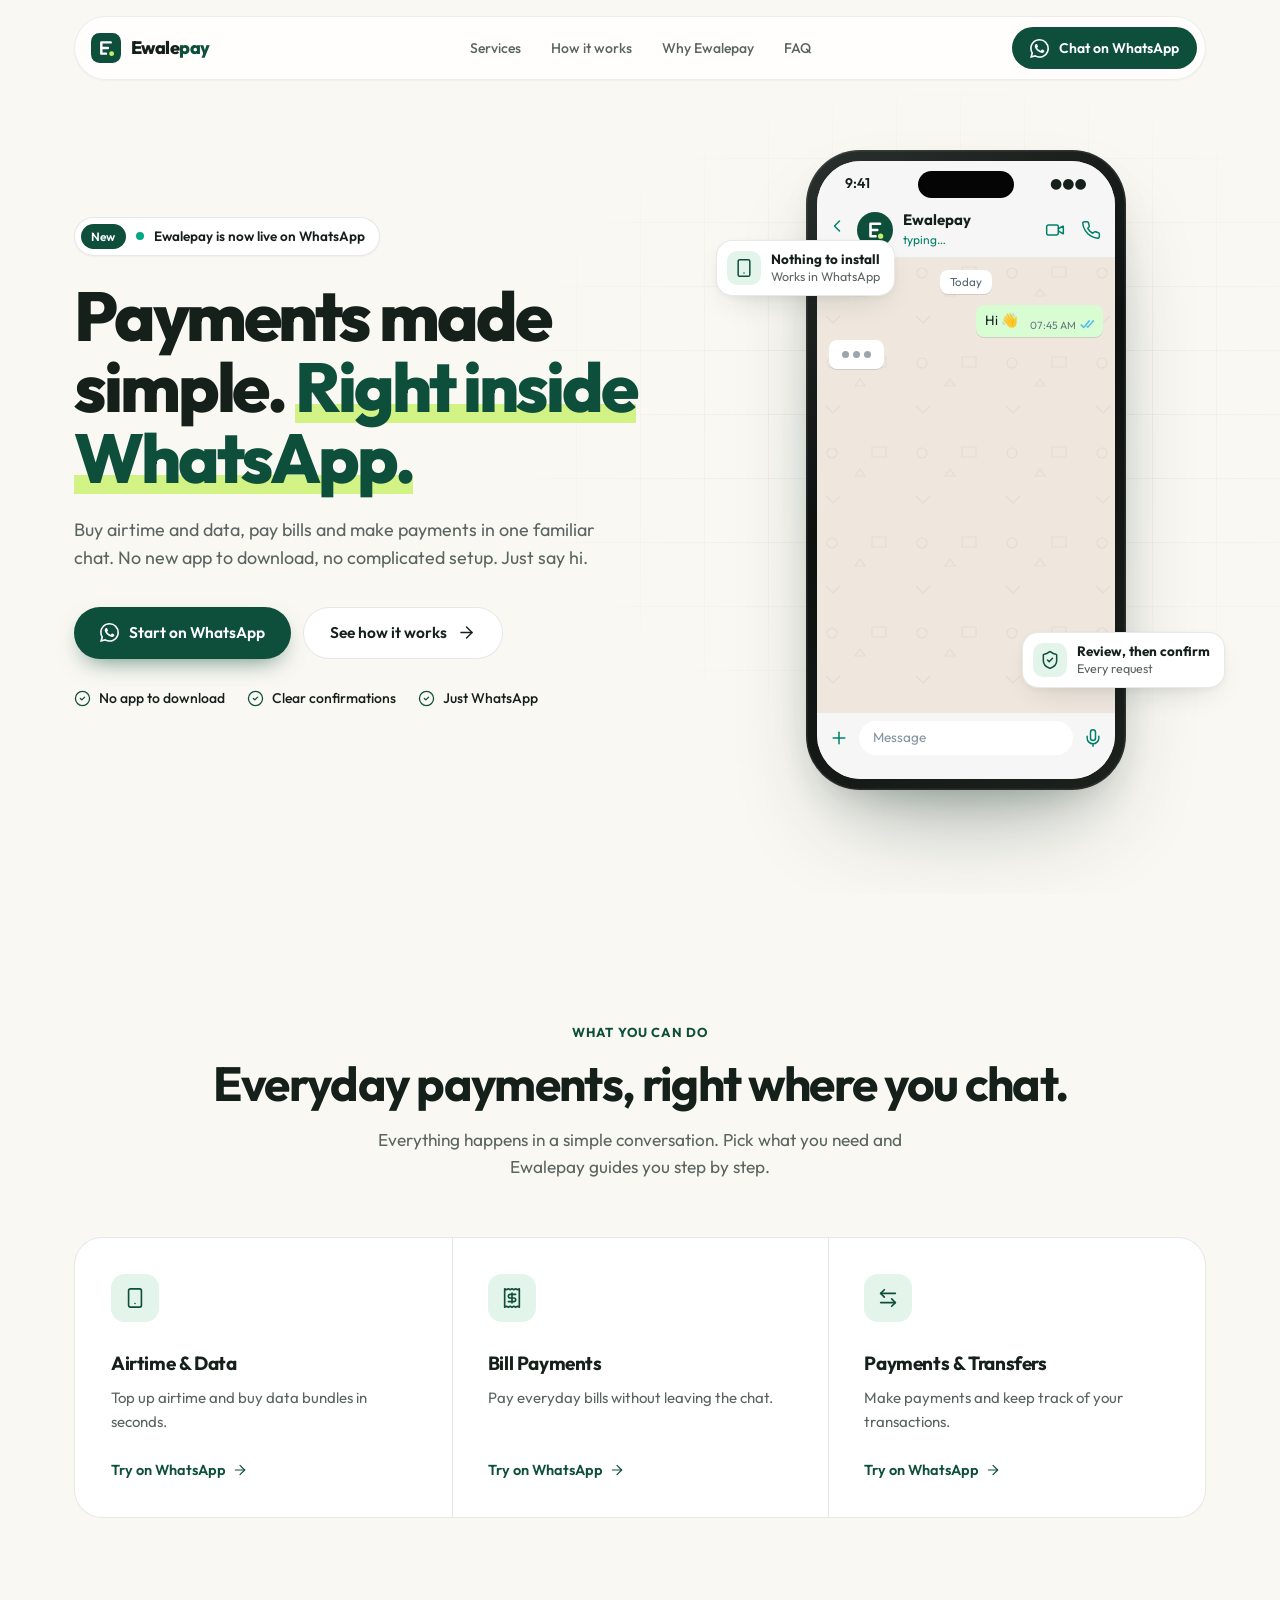
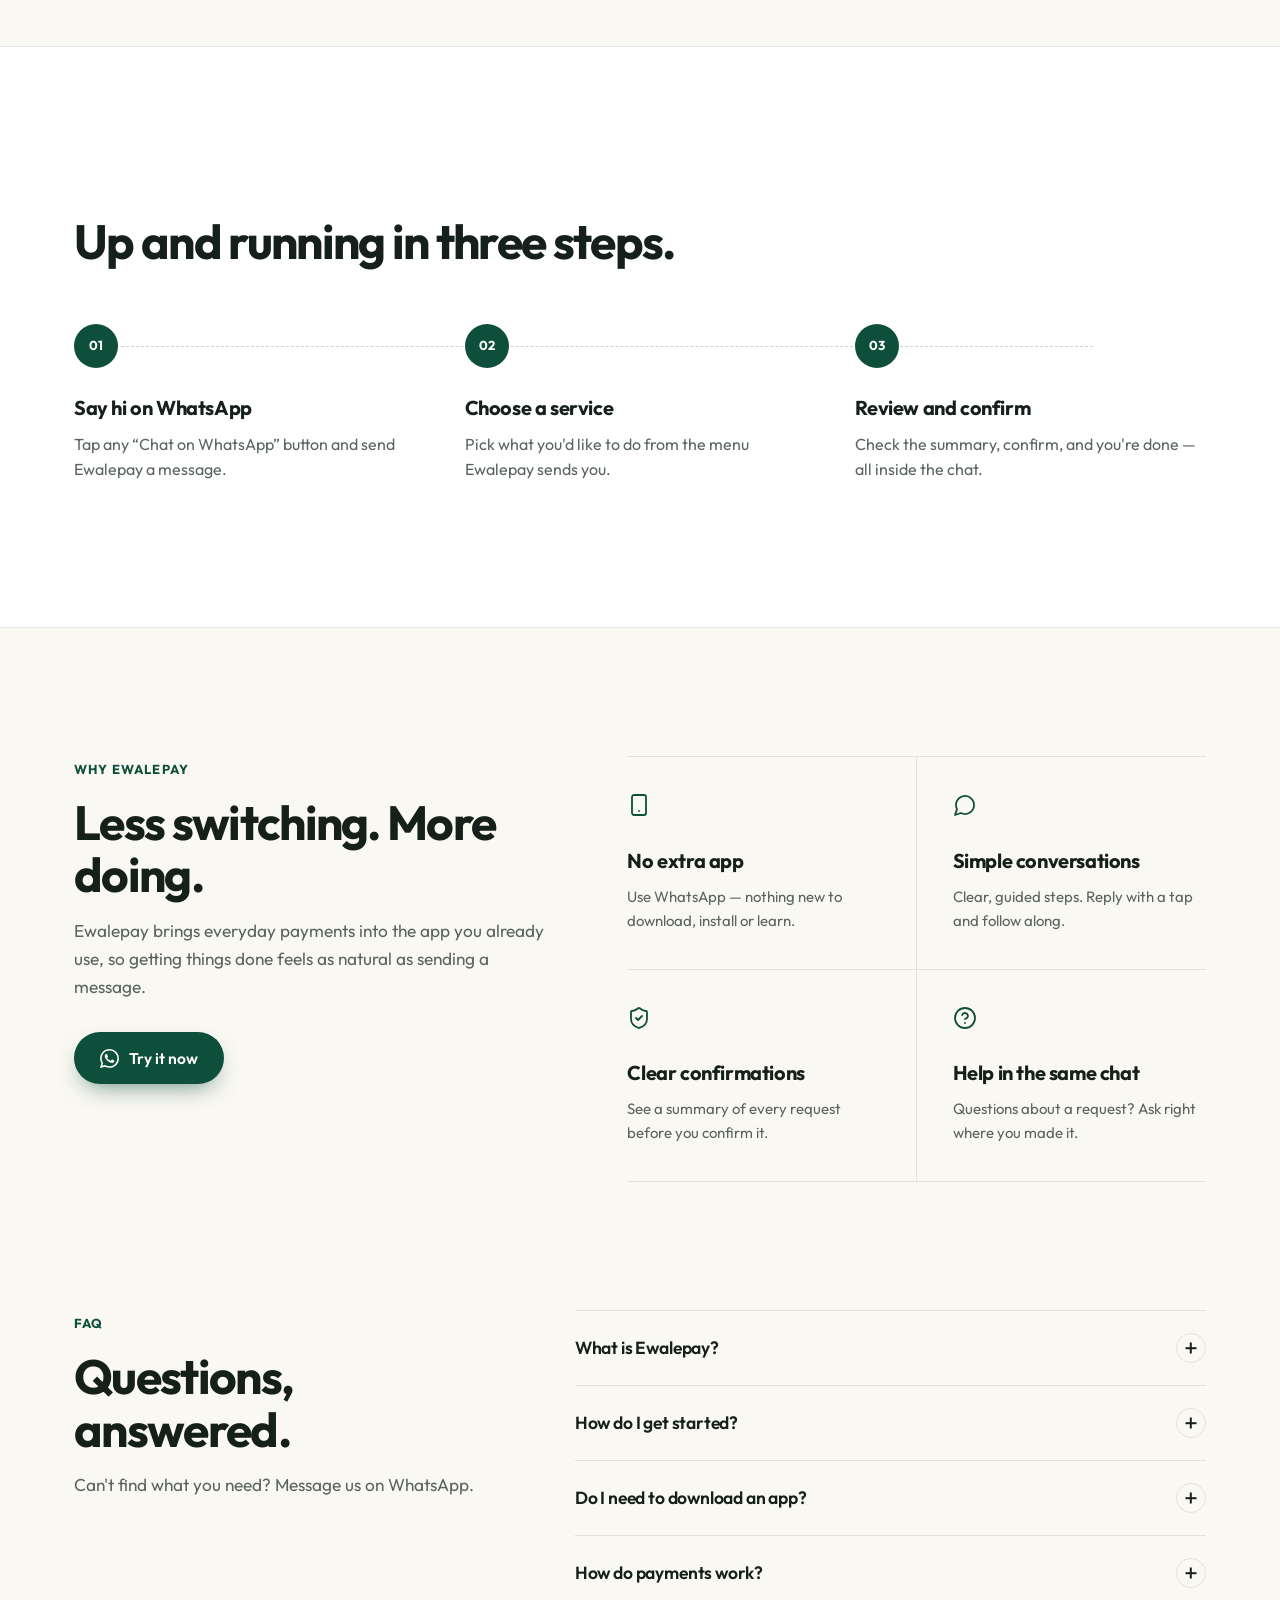
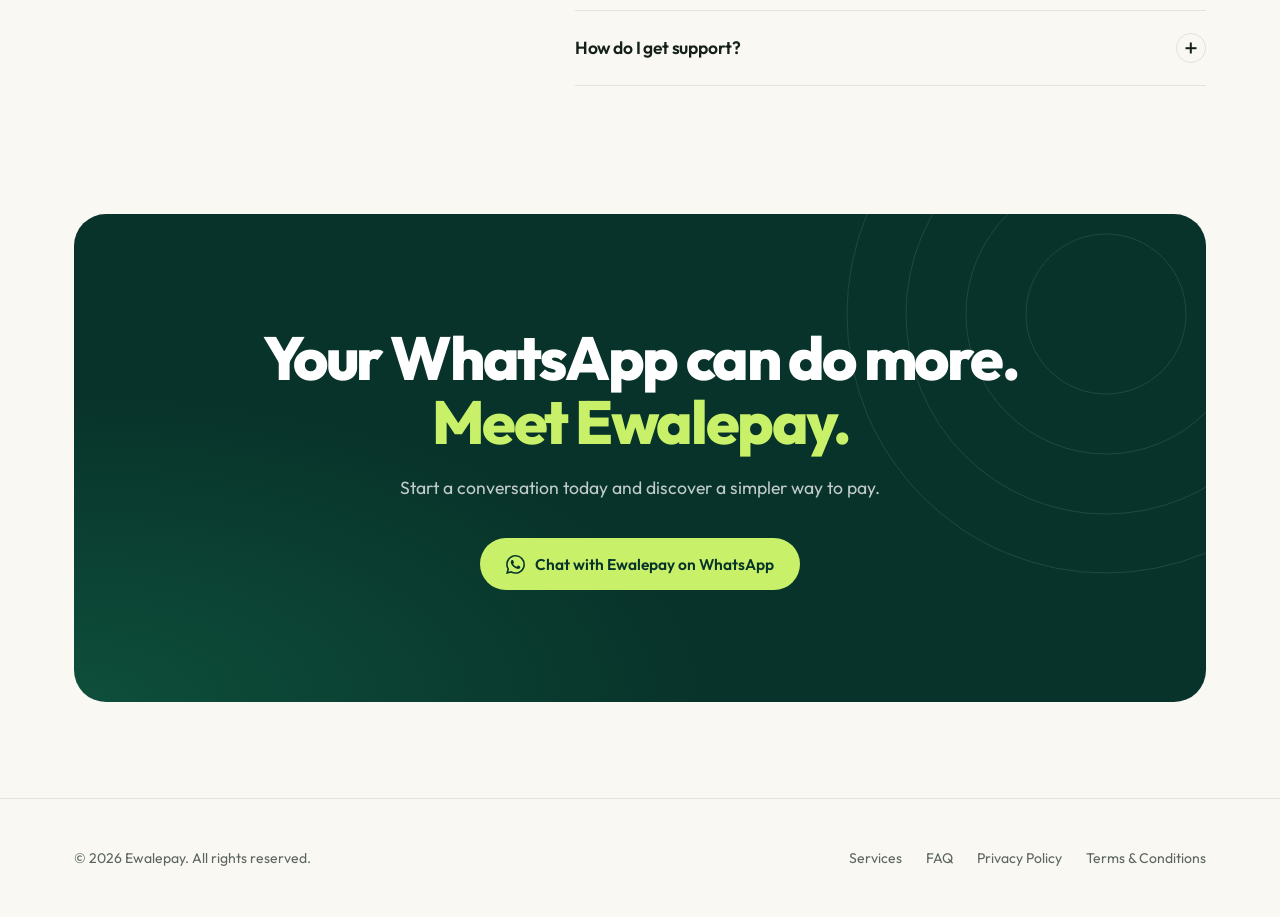
==== index.html @ 6fb06e76 "+Refining:" ====
<!doctype html>
<html lang="en">

<head>
  <meta charset="utf-8" />
  <meta name="viewport" content="width=device-width, initial-scale=1" />
  <title>Ewalepay is now on WhatsApp — Pay, top up and more in one chat</title>
  <meta name="description"
    content="Ewalepay is now live on WhatsApp. Buy airtime and data, pay bills and make payments in a simple chat. No app to download." />
  <meta name="theme-color" content="#0E4F3B" />
  <link rel="icon"
    href="data:image/svg+xml,%3Csvg xmlns='http://www.w3.org/2000/svg' viewBox='0 0 32 32'%3E%3Crect width='32' height='32' rx='9' fill='%230E4F3B'/%3E%3Cpath d='M11 10v12M11 10h10M11 16h7M11 22h5' stroke='%23fff' stroke-width='2.6' stroke-linecap='round'/%3E%3Ccircle cx='22' cy='22' r='2.6' fill='%23C8F169'/%3E%3C/svg%3E" />
  <link rel="preconnect" href="https://fonts.googleapis.com" />
  <link rel="preconnect" href="https://fonts.gstatic.com" crossorigin />
  <link href="https://fonts.googleapis.com/css2?family=Outfit:wght@400;500;600;700;800&display=swap"
    rel="stylesheet" />


  <link rel="stylesheet" href="css/base.css" />
  <link rel="stylesheet" href="css/nav.css" />
  <link rel="stylesheet" href="css/hero.css" />
  <link rel="stylesheet" href="css/sections.css" />
  <link rel="stylesheet" href="css/services.css" />
  <link rel="stylesheet" href="css/steps.css" />
  <link rel="stylesheet" href="css/why.css" />
  <link rel="stylesheet" href="css/faq.css" />
  <link rel="stylesheet" href="css/cta.css" />
  <link rel="stylesheet" href="css/footer.css" />
  <link rel="stylesheet" href="css/responsive.css" />

</head>

<body>
  <!-- NAV -->
  <header class="nav" id="nav">
    <div class="container">
      <div class="nav-bar">
        <a href="#top" class="brand" aria-label="Ewalepay home">
          <svg viewBox="0 0 32 32" aria-hidden="true">
            <rect width="32" height="32" rx="9" fill="#0E4F3B" />
            <path d="M11 10v12M11 10h10M11 16h7M11 22h5" stroke="#fff" stroke-width="2.6" stroke-linecap="round" />
            <circle cx="22" cy="22" r="2.6" fill="#C8F169" />
          </svg>
          <span>Ewale<b>pay</b></span>
        </a>
        <nav class="nav-links" id="navMenu" aria-label="Primary">
          <span class="nav-indicator" aria-hidden="true"></span>
          <a href="#services">Services</a>
          <a href="#how">How it works</a>
          <a href="#why">Why Ewalepay</a>
          <a href="#faq">FAQ</a>
        </nav>
        <div class="nav-actions">
          <a class="btn btn-primary btn-sm" data-wa aria-label="Chat on WhatsApp"><i data-icon="whatsapp"></i><span
              class="label">Chat on WhatsApp</span></a>
          <button class="nav-toggle" type="button" aria-expanded="false" aria-controls="navMenu"
            aria-label="Open menu"><span></span><span></span></button>
        </div>
      </div>
    </div>
  </header>

  <main id="top">
    <!-- HERO -->
    <section class="hero">
      <div class="container hero-grid">
        <div>
          <span class="launch-pill reveal"><span class="tag">New</span><span class="live-dot"></span>Ewalepay is now
            live on WhatsApp</span>
          <h1 class="reveal" style="--d:60ms">Payments made simple. <span>Right inside WhatsApp.</span></h1>
          <p class="lead reveal" style="--d:120ms">Buy airtime and data, pay bills and make payments in one familiar
            chat. No new app to download, no complicated setup. Just say hi.</p>
          <div class="hero-ctas reveal" style="--d:180ms">
            <a class="btn btn-primary" data-wa><i data-icon="whatsapp"></i>Start on WhatsApp</a>
            <a class="btn btn-ghost" href="#how">See how it works <i data-icon="arrow"></i></a>
          </div>
          <ul class="hero-trust reveal" style="--d:240ms">
            <li><i data-icon="check"></i>No app to download</li>
            <li><i data-icon="check"></i>Clear confirmations</li>
            <li><i data-icon="check"></i>Just WhatsApp</li>
          </ul>
        </div>

        <div class="hero-visual reveal" style="--d:150ms">
          <div class="chip chip-a" aria-hidden="true"><span class="ic"><i data-icon="phone"></i></span>
            <div><strong>Nothing to install</strong><span>Works in WhatsApp</span></div>
          </div>
          <div class="chip chip-b" aria-hidden="true"><span class="ic"><i data-icon="shield"></i></span>
            <div><strong>Review, then confirm</strong><span>Every request</span></div>
          </div>
          <div class="phone" role="img" aria-label="A WhatsApp conversation with Ewalepay showing a menu of services">
            <div class="screen">
              <div class="status" aria-hidden="true"><span>9:41</span><span class="island"></span><span>●●●</span></div>
              <div class="wa-head">
                <span class="back"><i data-icon="chev"></i></span>
                <span class="avatar"><svg viewBox="0 0 32 32">
                    <rect width="32" height="32" fill="#0E4F3B" />
                    <path d="M12 10.5v11M12 10.5h8.5M12 16h6M12 21.5h4.5" stroke="#fff" stroke-width="2.3"
                      stroke-linecap="round" />
                    <circle cx="21" cy="21.5" r="2.3" fill="#C8F169" />
                  </svg></span>
                <div class="wa-name"><strong>Ewalepay</strong><small id="waStatus">online</small></div>
                <div class="icons"><i data-icon="video"></i><i data-icon="call"></i></div>
              </div>
              <div class="chat" id="chat"></div>
              <div class="wa-input"><i data-icon="plus"></i>
                <div>Message</div><i data-icon="mic"></i>
              </div>
            </div>
          </div>
        </div>
      </div>
    </section>

    <!-- SERVICES -->
    <section class="section" id="services">
      <div class="container">
        <div class="head center">
          <span class="kicker reveal">What you can do</span>
          <h2 class="h2 reveal" style="--d:60ms">Everyday payments, right where you chat.</h2>
          <p class="sub reveal" style="--d:120ms">Everything happens in a simple conversation. Pick what you need and
            Ewalepay guides you step by step.</p>
        </div>
        <div class="services" id="servicesGrid"></div>
      </div>
    </section>

    <!-- HOW IT WORKS -->
    <section class="section how" id="how">
      <div class="container">
        <div class="head">
          <span class="kicker reveal">How it works</span>
          <h2 class="h2 reveal" style="--d:60ms">Up and running in three steps.</h2>
        </div>
        <ol class="steps">
          <li class="step reveal"><span class="step-num">01</span>
            <h3>Say hi on WhatsApp</h3>
            <p>Tap any “Chat on WhatsApp” button and send Ewalepay a message.</p>
          </li>
          <li class="step reveal" style="--d:100ms"><span class="step-num">02</span>
            <h3>Choose a service</h3>
            <p>Pick what you'd like to do from the menu Ewalepay sends you.</p>
          </li>
          <li class="step reveal" style="--d:200ms"><span class="step-num">03</span>
            <h3>Review and confirm</h3>
            <p>Check the summary, confirm, and you're done — all inside the chat.</p>
          </li>
        </ol>
      </div>
    </section>

    <!-- WHY -->
    <section class="section" id="why">
      <div class="container why-grid">
        <div>
          <span class="kicker reveal">Why Ewalepay</span>
          <h2 class="h2 reveal" style="--d:60ms">Less switching. More doing.</h2>
          <p class="sub reveal" style="--d:120ms">Ewalepay brings everyday payments into the app you already use, so
            getting things done feels as natural as sending a message.</p>
          <div class="reveal" style="--d:180ms; margin-top:32px"><a class="btn btn-primary" data-wa><i
                data-icon="whatsapp"></i>Try it now</a></div>
        </div>
        <div class="benefits">
          <div class="benefit reveal"><i data-icon="phone" data-size="24"></i>
            <h3>No extra app</h3>
            <p>Use WhatsApp — nothing new to download, install or learn.</p>
          </div>
          <div class="benefit reveal" style="--d:80ms"><i data-icon="chat" data-size="24"></i>
            <h3>Simple conversations</h3>
            <p>Clear, guided steps. Reply with a tap and follow along.</p>
          </div>
          <div class="benefit reveal"><i data-icon="shield" data-size="24"></i>
            <h3>Clear confirmations</h3>
            <p>See a summary of every request before you confirm it.</p>
          </div>
          <div class="benefit reveal" style="--d:80ms"><i data-icon="help" data-size="24"></i>
            <h3>Help in the same chat</h3>
            <p>Questions about a request? Ask right where you made it.</p>
          </div>
        </div>
      </div>
    </section>

    <!-- FAQ -->
    <section class="section" id="faq" style="padding-top:0">
      <div class="container faq-grid">
        <div>
          <span class="kicker reveal">FAQ</span>
          <h2 class="h2 reveal" style="--d:60ms">Questions, answered.</h2>
          <p class="sub reveal" style="--d:120ms">Can't find what you need? Message us on WhatsApp.</p>
        </div>
        <div class="faq-list reveal" id="faqList"></div>
      </div>
    </section>

    <!-- FINAL CTA -->
    <section class="final">
      <div class="container">
        <div class="final-panel reveal">
          <svg class="rings" viewBox="0 0 520 520" fill="none" stroke="#fff" aria-hidden="true">
            <circle cx="260" cy="260" r="259" />
            <circle cx="260" cy="260" r="200" />
            <circle cx="260" cy="260" r="140" />
            <circle cx="260" cy="260" r="80" />
          </svg>
          <h2>Your WhatsApp can do more. <em>Meet Ewalepay.</em></h2>
          <p>Start a conversation today and discover a simpler way to pay.</p>
          <a class="btn btn-lime" data-wa><i data-icon="whatsapp"></i>Chat with Ewalepay on WhatsApp</a>
        </div>
      </div>
    </section>
  </main>

  <footer class="footer">
    <div class="container footer-inner">
      <span>© <span id="year">2026</span> Ewalepay. All rights reserved.</span>
      <nav aria-label="Footer">
        <a href="#services">Services</a>
        <a href="#faq">FAQ</a>
        <a id="privacyLink" href="#">Privacy Policy</a>
        <a id="termsLink" href="#">Terms &amp; Conditions</a>
      </nav>
    </div>
  </footer>

  <a class="fab" id="fab" data-wa aria-label="Chat on WhatsApp"><i data-icon="whatsapp"></i></a>

  <script type="module" src="js/main.js"></script>
</body>

</html>
---- css/base.css ----
:root {
  --bg: #FAF8F3;
  --surface: #FFFFFF;
  --ink: #16201B;
  --muted: #5B6560;
  --brand: #0E4F3B;
  --brand-dark: #08332A;
  --accent: #C8F169;
  --mint: #E3F4EA;
  --line: rgba(22, 32, 27, .1);
  --wa: #00A884;
  --wa-teal: #008069;
  --wa-bg: #EFE7DE;
  --wa-out: #D9FDD3;
  --shadow: 0 12px 32px -14px rgba(16, 40, 30, .2), 0 2px 6px rgba(16, 24, 20, .04);
  --shadow-lg: 0 50px 100px -40px rgba(8, 40, 28, .45), 0 18px 40px -20px rgba(8, 40, 28, .25);
  --ease: cubic-bezier(.22, .61, .36, 1);
  --font: "Outfit", system-ui, -apple-system, "Segoe UI", Roboto, sans-serif;
}

*,
*::before,
*::after {
  box-sizing: border-box;
}

html {
  scroll-behavior: smooth;
}

body {
  margin: 0;
  font-family: var(--font);
  color: var(--ink);
  background: var(--bg);
  line-height: 1.6;
  -webkit-font-smoothing: antialiased;
  overflow-x: hidden;
}

h1,
h2,
h3,
p {
  margin: 0;
}

a {
  color: inherit;
  text-decoration: none;
}

button {
  font: inherit;
  cursor: pointer;
  border: 0;
  background: none;
  color: inherit;
  padding: 0;
}

svg {
  flex-shrink: 0;
}

:focus-visible {
  outline: 2px solid var(--brand);
  outline-offset: 3px;
  border-radius: 8px;
}

.container {
  max-width: 1180px;
  margin: 0 auto;
  padding: 0 24px;
}

section[id] {
  scroll-margin-top: 108px;
}

/* Buttons */
.btn {
  display: inline-flex;
  align-items: center;
  justify-content: center;
  gap: 10px;
  height: 52px;
  padding: 0 26px;
  border-radius: 999px;
  font-weight: 600;
  font-size: 15.5px;
  white-space: nowrap;
  transition: transform .2s var(--ease), background-color .2s, box-shadow .2s, border-color .2s;
}

.btn svg {
  width: 19px;
  height: 19px;
}

.btn:hover {
  transform: translateY(-1px);
}

.btn-primary {
  background: var(--brand);
  color: #fff;
  box-shadow: 0 10px 24px -10px rgba(14, 79, 59, .7);
}

.btn-primary:hover {
  background: var(--brand-dark);
}

.btn-ghost {
  background: var(--surface);
  border: 1px solid var(--line);
}

.btn-ghost:hover {
  border-color: rgba(22, 32, 27, .3);
}

.btn-lime {
  background: var(--accent);
  color: var(--brand-dark);
}

.btn-sm {
  height: 42px;
  padding: 0 18px;
  font-size: 14px;
}
---- css/nav.css ----
/* Nav */
.nav {
  position: sticky;
  top: 0;
  z-index: 50;
  padding: 16px 0 14px;
  background: var(--bg);
}

.nav-bar {
  position: relative;
  display: flex;
  align-items: center;
  justify-content: space-between;
  height: 64px;
  padding: 0 8px 0 16px;
  border-radius: 999px;
  background: rgba(255, 255, 255, .86);
  border: 1px solid rgba(22, 32, 27, .08);
  box-shadow: 0 1px 2px rgba(16, 24, 20, .04);
  backdrop-filter: blur(16px) saturate(180%);
  -webkit-backdrop-filter: blur(16px) saturate(180%);
  transition: box-shadow .35s var(--ease), border-color .35s;
}

.nav.scrolled .nav-bar {
  border-color: rgba(22, 32, 27, .1);
  box-shadow: 0 6px 16px -12px rgba(16, 40, 30, .28), 0 1px 2px rgba(16, 24, 20, .04);
}

.brand {
  display: inline-flex;
  align-items: center;
  gap: 10px;
  font-weight: 800;
  font-size: 18px;
  letter-spacing: -.03em;
}

.brand svg {
  width: 30px;
  height: 30px;
}

.brand b {
  color: var(--brand);
  font-weight: 800;
}

.nav-links {
  display: flex;
  align-items: center;
  gap: 2px;
}

.nav-indicator {
  position: absolute;
  top: 0;
  left: 0;
  border-radius: 999px;
  background: var(--mint);
  opacity: 0;
  pointer-events: none;
  z-index: 0;
  transition: transform .4s var(--ease), width .4s var(--ease), height .4s var(--ease), opacity .25s;
}

.nav-links a {
  position: relative;
  z-index: 1;
  padding: 8px 14px;
  border-radius: 999px;
  font-size: 14px;
  font-weight: 500;
  color: var(--muted);
  white-space: nowrap;
  transition: color .2s, background-color .2s;
}

.nav-links a:hover {
  color: var(--ink);
}

.nav-links a.active {
  color: var(--brand);
}

.nav-actions {
  display: flex;
  align-items: center;
  gap: 8px;
}

.nav .btn-primary {
  box-shadow: none;
}

.nav-toggle {
  display: none;
  width: 42px;
  height: 42px;
  border-radius: 50%;
  border: 1px solid var(--line);
  background: #fff;
  color: var(--ink);
  flex-direction: column;
  align-items: center;
  justify-content: center;
  gap: 5px;
  transition: background-color .2s, border-color .2s, color .2s;
}

.nav-toggle span {
  display: block;
  width: 16px;
  height: 1.5px;
  border-radius: 2px;
  background: currentColor;
  transition: transform .3s var(--ease);
}

.nav.open .nav-toggle {
  background: var(--mint);
  border-color: transparent;
  color: var(--brand);
}

.nav.open .nav-toggle span:first-child {
  transform: translateY(3.25px) rotate(45deg);
}

.nav.open .nav-toggle span:last-child {
  transform: translateY(-3.25px) rotate(-45deg);
}

@media (min-width: 961px) {
  .nav-links {
    position: absolute;
    left: 50%;
    top: 50%;
    transform: translate(-50%, -50%);
  }
}
---- css/hero.css ----
/* Hero */
.hero {
  position: relative;
  padding: 56px 0 104px;
  overflow: hidden;
}

.hero::before {
  content: "";
  position: absolute;
  inset: 0;
  pointer-events: none;
  background-image: linear-gradient(var(--line) 1px, transparent 1px), linear-gradient(90deg, var(--line) 1px, transparent 1px);
  background-size: 64px 64px;
  -webkit-mask-image: radial-gradient(ellipse 55% 65% at 75% 40%, #000 10%, transparent 70%);
  mask-image: radial-gradient(ellipse 55% 65% at 75% 40%, #000 10%, transparent 70%);
  opacity: .6;
}

.hero-grid {
  position: relative;
  display: grid;
  grid-template-columns: 1.1fr .9fr;
  gap: 64px;
  align-items: center;
}

.launch-pill {
  display: inline-flex;
  align-items: center;
  gap: 10px;
  padding: 6px 14px 6px 6px;
  border-radius: 999px;
  background: var(--surface);
  border: 1px solid var(--line);
  font-size: 13.5px;
  font-weight: 600;
  box-shadow: 0 1px 2px rgba(0, 0, 0, .04);
}

.launch-pill .tag {
  padding: 3px 10px;
  border-radius: 999px;
  background: var(--brand);
  color: #fff;
  font-size: 12px;
  letter-spacing: .02em;
}

.live-dot {
  width: 8px;
  height: 8px;
  border-radius: 50%;
  background: var(--wa);
  box-shadow: 0 0 0 0 rgba(0, 168, 132, .5);
  animation: pulse 2s infinite;
}

@keyframes pulse {
  70% {
    box-shadow: 0 0 0 8px rgba(0, 168, 132, 0);
  }

  100% {
    box-shadow: 0 0 0 0 rgba(0, 168, 132, 0);
  }
}

.hero h1 {
  margin-top: 24px;
  font-size: clamp(2.6rem, 5.4vw, 4.4rem);
  line-height: 1.03;
  letter-spacing: -.045em;
  font-weight: 800;
}

.hero h1 span {
  color: var(--brand);
  background: linear-gradient(transparent 70%, rgba(200, 241, 105, .8) 70%, rgba(200, 241, 105, .8) 92%, transparent 92%);
  -webkit-box-decoration-break: clone;
  box-decoration-break: clone;
}

.lead {
  margin-top: 22px;
  font-size: clamp(1.05rem, 1.4vw, 1.2rem);
  color: var(--muted);
  max-width: 540px;
}

.hero-ctas {
  margin-top: 34px;
  display: flex;
  flex-wrap: wrap;
  gap: 12px;
}

.hero-trust {
  margin-top: 28px;
  display: flex;
  flex-wrap: wrap;
  gap: 8px 22px;
  padding: 0;
  list-style: none;
  font-size: 14px;
  font-weight: 500;
}

.hero-trust li {
  display: inline-flex;
  align-items: center;
  gap: 8px;
}

.hero-trust svg {
  width: 17px;
  height: 17px;
  color: var(--brand);
}

/* Phone */
.hero-visual {
  position: relative;
  display: flex;
  justify-content: center;
}

.hero-visual::before {
  content: "";
  position: absolute;
  width: 115%;
  aspect-ratio: 1;
  top: 50%;
  left: 50%;
  transform: translate(-50%, -50%);
  background: radial-gradient(closest-side, var(--mint), transparent 70%);
}

.phone {
  position: relative;
  width: min(320px, 86vw);
  height: 640px;
  padding: 11px;
  border-radius: 54px;
  background: linear-gradient(145deg, #2A302D, #0D110F 45%, #1C211E);
  box-shadow: var(--shadow-lg), inset 0 0 0 1.5px rgba(255, 255, 255, .08);
}

.screen {
  position: relative;
  height: 100%;
  border-radius: 44px;
  overflow: hidden;
  display: flex;
  flex-direction: column;
  background: var(--wa-bg);
}

.status {
  height: 44px;
  flex: none;
  display: flex;
  align-items: center;
  justify-content: space-between;
  padding: 0 28px;
  font-size: 14px;
  font-weight: 600;
  background: #F6F6F6;
  position: relative;
}

.island {
  position: absolute;
  top: 10px;
  left: 50%;
  transform: translateX(-50%);
  width: 96px;
  height: 27px;
  border-radius: 20px;
  background: #050505;
}

.wa-head {
  flex: none;
  display: flex;
  align-items: center;
  gap: 10px;
  padding: 6px 14px 9px 10px;
  background: #F6F6F6;
  border-bottom: 1px solid rgba(0, 0, 0, .06);
}

.wa-head .back {
  color: var(--wa-teal);
}

.avatar {
  width: 36px;
  height: 36px;
  border-radius: 50%;
  overflow: hidden;
}

.wa-name {
  flex: 1;
  line-height: 1.2;
}

.wa-name strong {
  display: block;
  font-size: 15px;
}

.wa-name small {
  font-size: 12px;
  color: #667781;
}

.wa-name small.typing {
  color: var(--wa-teal);
}

.wa-head .icons {
  display: flex;
  gap: 16px;
  color: var(--wa-teal);
}

.chat {
  flex: 1;
  overflow-y: auto;
  padding: 10px 12px;
  display: flex;
  flex-direction: column;
  gap: 3px;
  font-size: 13.5px;
  line-height: 1.4;
  color: #111B21;
  scrollbar-width: none;
  background-image: url("data:image/svg+xml,%3Csvg xmlns='http://www.w3.org/2000/svg' width='90' height='90'%3E%3Cg fill='none' stroke='%23000' stroke-opacity='.045' stroke-width='1.2'%3E%3Ccircle cx='15' cy='15' r='5'/%3E%3Cpath d='M55 9h14v10H55zM9 58l7 7 7-7M38 38l5-7 5 7z'/%3E%3C/g%3E%3C/svg%3E");
}

.chat::-webkit-scrollbar {
  display: none;
}

.day {
  align-self: center;
  margin: 2px 0 8px;
  padding: 4px 10px;
  border-radius: 8px;
  background: #fff;
  font-size: 11.5px;
  color: #54656F;
  box-shadow: 0 1px .5px rgba(11, 20, 26, .13);
}

.msg {
  position: relative;
  max-width: 84%;
  padding: 6px 8px 7px 9px;
  border-radius: 8px;
  box-shadow: 0 1px .5px rgba(11, 20, 26, .13);
  animation: msgIn .3s var(--ease) both;
}

.msg.in {
  align-self: flex-start;
  background: #fff;
}

.msg.out {
  align-self: flex-end;
  background: var(--wa-out);
}

.msg .meta {
  float: right;
  margin: 7px 0 -5px 12px;
  font-size: 10.5px;
  color: #667781;
  display: inline-flex;
  gap: 3px;
  align-items: center;
}

.msg .ticks {
  color: #53BDEB;
  display: inline-flex;
}

.msg.typing {
  display: inline-flex;
  gap: 4px;
  padding: 11px 13px;
}

.msg.typing i {
  width: 7px;
  height: 7px;
  border-radius: 50%;
  background: #9AA6AC;
  animation: blink 1.2s infinite;
}

.msg.typing i:nth-child(2) {
  animation-delay: .15s;
}

.msg.typing i:nth-child(3) {
  animation-delay: .3s;
}

.opts {
  align-self: flex-start;
  width: 84%;
  display: flex;
  flex-direction: column;
  gap: 2px;
  animation: msgIn .35s var(--ease) both;
}

.opts span {
  padding: 9px;
  border-radius: 8px;
  background: #fff;
  text-align: center;
  color: var(--wa-teal);
  font-weight: 600;
  font-size: 13px;
  box-shadow: 0 1px .5px rgba(11, 20, 26, .13);
}

.opts span.chosen {
  background: #E7F6EF;
}

@keyframes msgIn {
  from {
    opacity: 0;
    transform: translateY(6px);
  }
}

@keyframes blink {
  30% {
    opacity: 1;
    transform: translateY(-3px);
  }

  0%,
  60%,
  100% {
    opacity: .35;
  }
}

.wa-input {
  flex: none;
  display: flex;
  align-items: center;
  gap: 10px;
  padding: 8px 12px 24px;
  background: #F6F6F6;
  color: var(--wa-teal);
}

.wa-input div {
  flex: 1;
  height: 34px;
  border-radius: 18px;
  background: #fff;
  padding: 0 14px;
  display: flex;
  align-items: center;
  font-size: 13.5px;
  color: #8696A0;
}

.chip {
  position: absolute;
  z-index: 2;
  display: flex;
  align-items: center;
  gap: 10px;
  padding: 10px 14px 10px 10px;
  border-radius: 16px;
  background: var(--surface);
  border: 1px solid var(--line);
  box-shadow: var(--shadow);
  font-size: 12.5px;
  line-height: 1.3;
  animation: floaty 7s ease-in-out infinite;
}

.chip strong {
  display: block;
  font-size: 13.5px;
}

.chip span {
  color: var(--muted);
}

.chip .ic {
  width: 34px;
  height: 34px;
  border-radius: 10px;
  display: grid;
  place-items: center;
  background: var(--mint);
  color: var(--brand);
}

.chip-a {
  top: 14%;
  left: -2%;
}

.chip-b {
  bottom: 16%;
  right: -4%;
  animation-delay: -3.5s;
}

@keyframes floaty {
  50% {
    transform: translateY(-8px);
  }
}
---- css/sections.css ----
/* Sections */
.section {
  padding: clamp(80px, 10vw, 128px) 0;
}

.kicker {
  font-size: 13px;
  font-weight: 700;
  letter-spacing: .09em;
  text-transform: uppercase;
  color: var(--brand);
}

.h2 {
  margin-top: 14px;
  font-size: clamp(2rem, 3.8vw, 3rem);
  line-height: 1.1;
  letter-spacing: -.035em;
  font-weight: 700;
}

.sub {
  margin-top: 16px;
  color: var(--muted);
  font-size: 1.08rem;
  max-width: 560px;
}

.head {
  margin-bottom: 56px;
}

.head.center {
  text-align: center;
  display: flex;
  flex-direction: column;
  align-items: center;
}
---- css/services.css ----
/* Services */
.services {
  display: grid;
  grid-template-columns: repeat(3, 1fr);
  background: var(--surface);
  border: 1px solid var(--line);
  border-radius: 28px;
  overflow: hidden;
}

.service {
  display: flex;
  flex-direction: column;
  padding: 36px;
  box-shadow: 1px 0 0 var(--line), 0 1px 0 var(--line);
  transition: background-color .3s;
}

.service:hover {
  background: #FCFBF8;
}

.service .ic {
  width: 48px;
  height: 48px;
  border-radius: 14px;
  display: grid;
  place-items: center;
  background: var(--mint);
  color: var(--brand);
  transition: background-color .3s, color .3s, transform .3s var(--ease);
}

.service:hover .ic {
  background: var(--brand);
  color: var(--accent);
  transform: translateY(-3px);
}

.service h3 {
  margin-top: 26px;
  font-size: 19px;
  letter-spacing: -.02em;
}

.service p {
  margin-top: 8px;
  color: var(--muted);
  font-size: 15px;
}

.service a {
  margin-top: auto;
  padding-top: 24px;
  display: inline-flex;
  align-items: center;
  gap: 6px;
  font-weight: 600;
  font-size: 14.5px;
  color: var(--brand);
}

.service a svg {
  transition: transform .25s var(--ease);
}

.service:hover a svg {
  transform: translateX(4px);
}
---- css/steps.css ----
/* Steps */
.how {
  background: var(--surface);
  border-block: 1px solid var(--line);
}

.steps {
  display: grid;
  grid-template-columns: repeat(3, 1fr);
  gap: 40px;
  position: relative;
  padding: 0;
  list-style: none;
}

.steps::before {
  content: "";
  position: absolute;
  top: 22px;
  left: 22px;
  right: 10%;
  border-top: 1px dashed rgba(22, 32, 27, .2);
}

.step-num {
  position: relative;
  width: 44px;
  height: 44px;
  border-radius: 50%;
  display: grid;
  place-items: center;
  background: var(--brand);
  color: #fff;
  font-size: 13px;
  font-weight: 700;
}

.step h3 {
  margin-top: 24px;
  font-size: 20px;
  letter-spacing: -.02em;
}

.step p {
  margin-top: 8px;
  color: var(--muted);
  max-width: 32ch;
}
---- css/why.css ----
/* Why */
.why-grid {
  display: grid;
  grid-template-columns: .9fr 1.1fr;
  gap: 80px;
  align-items: start;
}

.benefits {
  display: grid;
  grid-template-columns: 1fr 1fr;
  border-top: 1px solid var(--line);
}

.benefit {
  padding: 36px 32px 36px 0;
  border-bottom: 1px solid var(--line);
}

.benefit:nth-child(odd) {
  border-right: 1px solid var(--line);
}

.benefit:nth-child(even) {
  padding-left: 36px;
  padding-right: 0;
}

.benefit svg {
  color: var(--brand);
}

.benefit h3 {
  margin-top: 20px;
  font-size: 20px;
  letter-spacing: -.02em;
}

.benefit p {
  margin-top: 8px;
  color: var(--muted);
  font-size: 15px;
}
---- css/faq.css ----
/* FAQ */
.faq-grid {
  display: grid;
  grid-template-columns: .8fr 1.2fr;
  gap: 80px;
  align-items: start;
}

.faq-list {
  border-top: 1px solid var(--line);
}

.faq-item {
  border-bottom: 1px solid var(--line);
}

.faq-q {
  width: 100%;
  display: flex;
  justify-content: space-between;
  align-items: center;
  gap: 20px;
  padding: 22px 0;
  text-align: left;
  font-size: 17.5px;
  font-weight: 600;
  letter-spacing: -.01em;
}

.faq-q:hover {
  color: var(--brand);
}

.faq-q .pm {
  position: relative;
  width: 30px;
  height: 30px;
  border-radius: 50%;
  border: 1px solid var(--line);
  flex: none;
  transition: background-color .3s, color .3s;
}

.faq-q .pm::before,
.faq-q .pm::after {
  content: "";
  position: absolute;
  top: 50%;
  left: 50%;
  width: 11px;
  height: 1.6px;
  background: currentColor;
  transform: translate(-50%, -50%);
  transition: transform .3s var(--ease);
}

.faq-q .pm::after {
  transform: translate(-50%, -50%) rotate(90deg);
}

.faq-item.open .pm {
  background: var(--brand);
  color: #fff;
  border-color: var(--brand);
}

.faq-item.open .pm::after {
  transform: translate(-50%, -50%);
}

.faq-a {
  display: grid;
  grid-template-rows: 0fr;
  transition: grid-template-rows .35s var(--ease);
}

.faq-a>div {
  overflow: hidden;
}

.faq-item.open .faq-a {
  grid-template-rows: 1fr;
}

.faq-a p {
  padding-bottom: 24px;
  color: var(--muted);
  max-width: 60ch;
}
---- css/cta.css ----
/* Final CTA */
.final {
  padding-bottom: 96px;
}

.final-panel {
  position: relative;
  overflow: hidden;
  padding: clamp(60px, 9vw, 112px) 32px;
  border-radius: 32px;
  text-align: center;
  color: #fff;
  background: var(--brand-dark);
  background-image: radial-gradient(ellipse 80% 90% at 0% 100%, var(--brand), transparent 70%);
}

.final-panel .rings {
  position: absolute;
  right: -160px;
  top: -160px;
  width: 520px;
  opacity: .1;
}

.final-panel h2 {
  position: relative;
  font-size: clamp(2.2rem, 5vw, 3.8rem);
  line-height: 1.05;
  letter-spacing: -.04em;
  font-weight: 800;
  max-width: 760px;
  margin: 0 auto;
}

.final-panel h2 em {
  font-style: normal;
  color: var(--accent);
}

.final-panel p {
  position: relative;
  margin: 20px auto 0;
  max-width: 500px;
  color: rgba(255, 255, 255, .75);
  font-size: 1.1rem;
}

.final-panel .btn {
  position: relative;
  margin-top: 36px;
}
---- css/footer.css ----
/* Footer */
.footer {
  padding: 48px 0;
  border-top: 1px solid var(--line);
}

.footer-inner {
  display: flex;
  flex-wrap: wrap;
  align-items: center;
  justify-content: space-between;
  gap: 20px;
  font-size: 14px;
  color: var(--muted);
}

.footer nav {
  display: flex;
  flex-wrap: wrap;
  gap: 24px;
}

.footer a:hover {
  color: var(--ink);
}

.fab {
  position: fixed;
  right: 20px;
  bottom: 20px;
  z-index: 40;
  width: 58px;
  height: 58px;
  border-radius: 50%;
  display: grid;
  place-items: center;
  background: var(--wa);
  color: #fff;
  box-shadow: 0 14px 30px -10px rgba(0, 120, 90, .6);
  opacity: 0;
  visibility: hidden;
  transform: translateY(14px);
  transition: opacity .3s, transform .3s var(--ease), visibility .3s;
}

.fab.show {
  opacity: 1;
  visibility: visible;
  transform: none;
}

.fab svg {
  width: 28px;
  height: 28px;
}

.reveal {
  opacity: 0;
  transform: translateY(16px);
  transition: opacity .7s var(--ease), transform .7s var(--ease);
  transition-delay: var(--d, 0ms);
}

.reveal.in {
  opacity: 1;
  transform: none;
}
---- css/responsive.css ----
@media (max-width: 960px) {
  .nav-toggle {
    display: inline-flex;
  }

  .nav-indicator {
    display: none;
  }

  .nav-links {
    position: absolute;
    left: 0;
    right: 0;
    top: calc(100% + 10px);
    flex-direction: column;
    align-items: stretch;
    gap: 2px;
    padding: 8px;
    border-radius: 22px;
    background: rgba(255, 255, 255, .97);
    border: 1px solid var(--line);
    box-shadow: 0 10px 20px -14px rgba(16, 40, 30, .28);
    opacity: 0;
    visibility: hidden;
    transform: translateY(-6px);
    pointer-events: none;
    transition: opacity .25s var(--ease), transform .25s var(--ease), visibility .25s;
  }

  .nav.open .nav-links {
    opacity: 1;
    visibility: visible;
    transform: none;
    pointer-events: auto;
  }

  .nav-links a {
    padding: 13px 16px;
    border-radius: 14px;
    font-size: 15.5px;
    font-weight: 600;
    color: var(--ink);
  }

  .nav-links a:hover,
  .nav-links a.active {
    background: var(--mint);
    color: var(--brand);
  }

  .hero-grid,
  .why-grid,
  .faq-grid {
    grid-template-columns: 1fr;
    gap: 48px;
  }

  .services {
    grid-template-columns: 1fr 1fr;
  }
}

@media (max-width: 680px) {

  .services,
  .benefits {
    grid-template-columns: 1fr;
  }

  .benefit,
  .benefit:nth-child(even) {
    padding: 28px 0;
    border-right: 0 !important;
  }

  .steps {
    grid-template-columns: 1fr;
    gap: 36px;
  }

  .steps::before {
    top: 22px;
    bottom: 22px;
    left: 22px;
    right: auto;
    border-top: 0;
    border-left: 1px dashed rgba(22, 32, 27, .2);
  }

  .step {
    padding-left: 68px;
    position: relative;
  }

  .step-num {
    position: absolute;
    left: 0;
    top: 0;
  }

  .step h3 {
    margin-top: 8px;
  }

  .hero-ctas .btn {
    width: 100%;
  }

  .chip {
    display: none;
  }

  .phone {
    height: 580px;
  }

  .nav .btn-sm .label {
    display: none;
  }

  .nav .btn-sm {
    width: 42px;
    padding: 0;
  }
}

@media (prefers-reduced-motion: reduce) {
  html {
    scroll-behavior: auto;
  }

  *,
  *::before,
  *::after {
    animation: none !important;
    transition: none !important;
  }

  .reveal {
    opacity: 1;
    transform: none;
  }
}
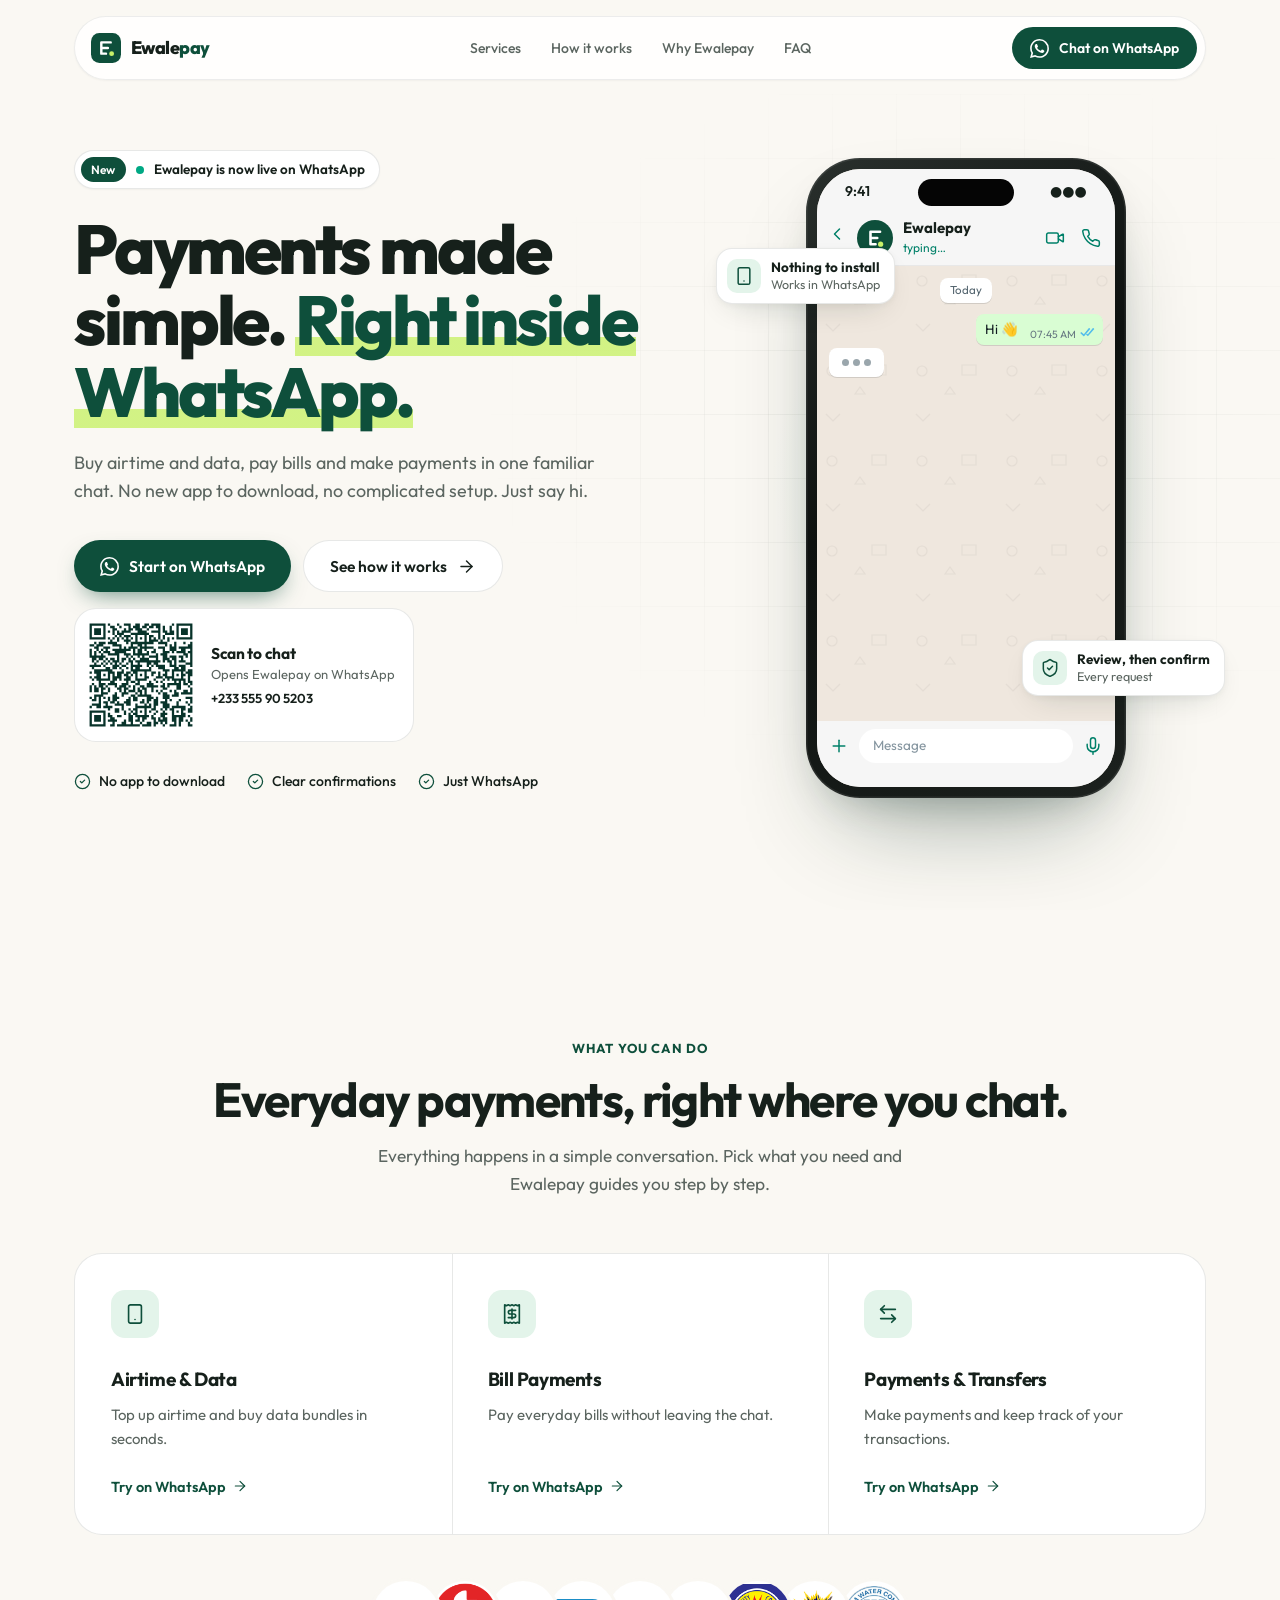
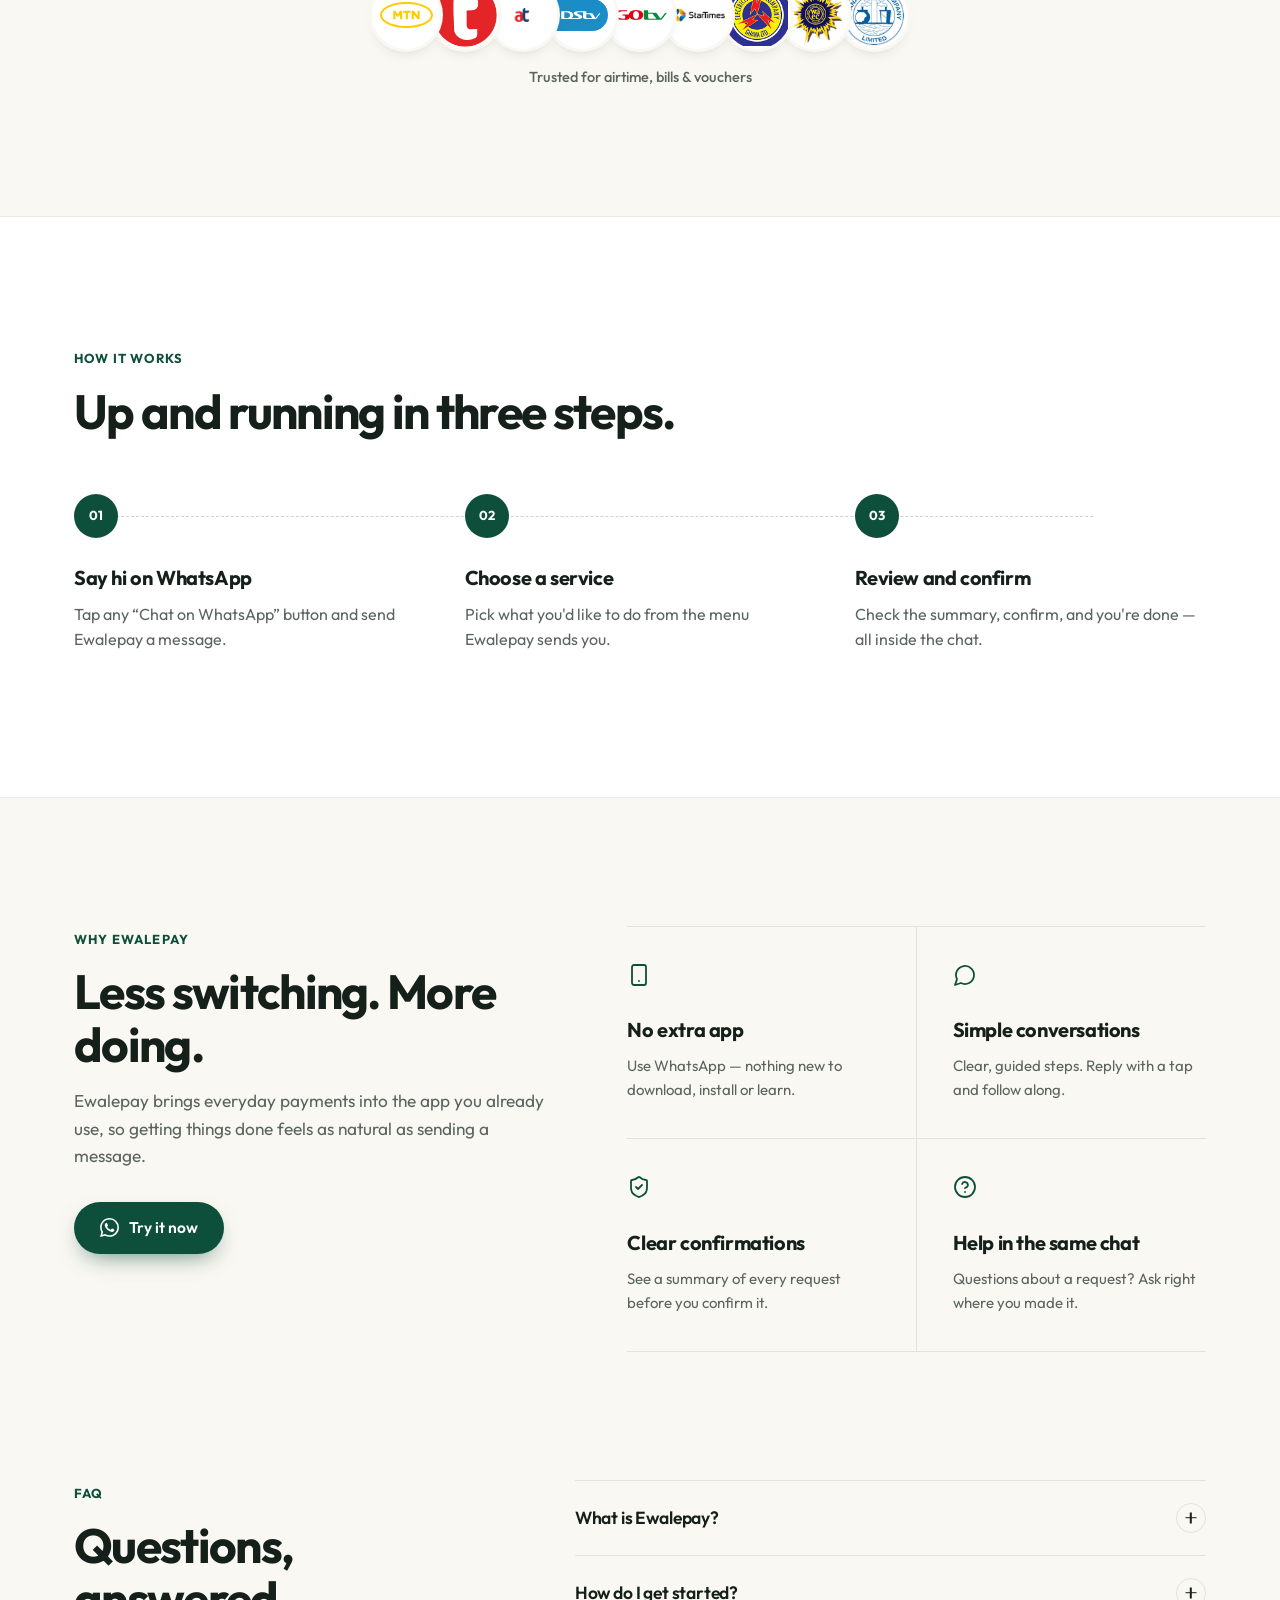
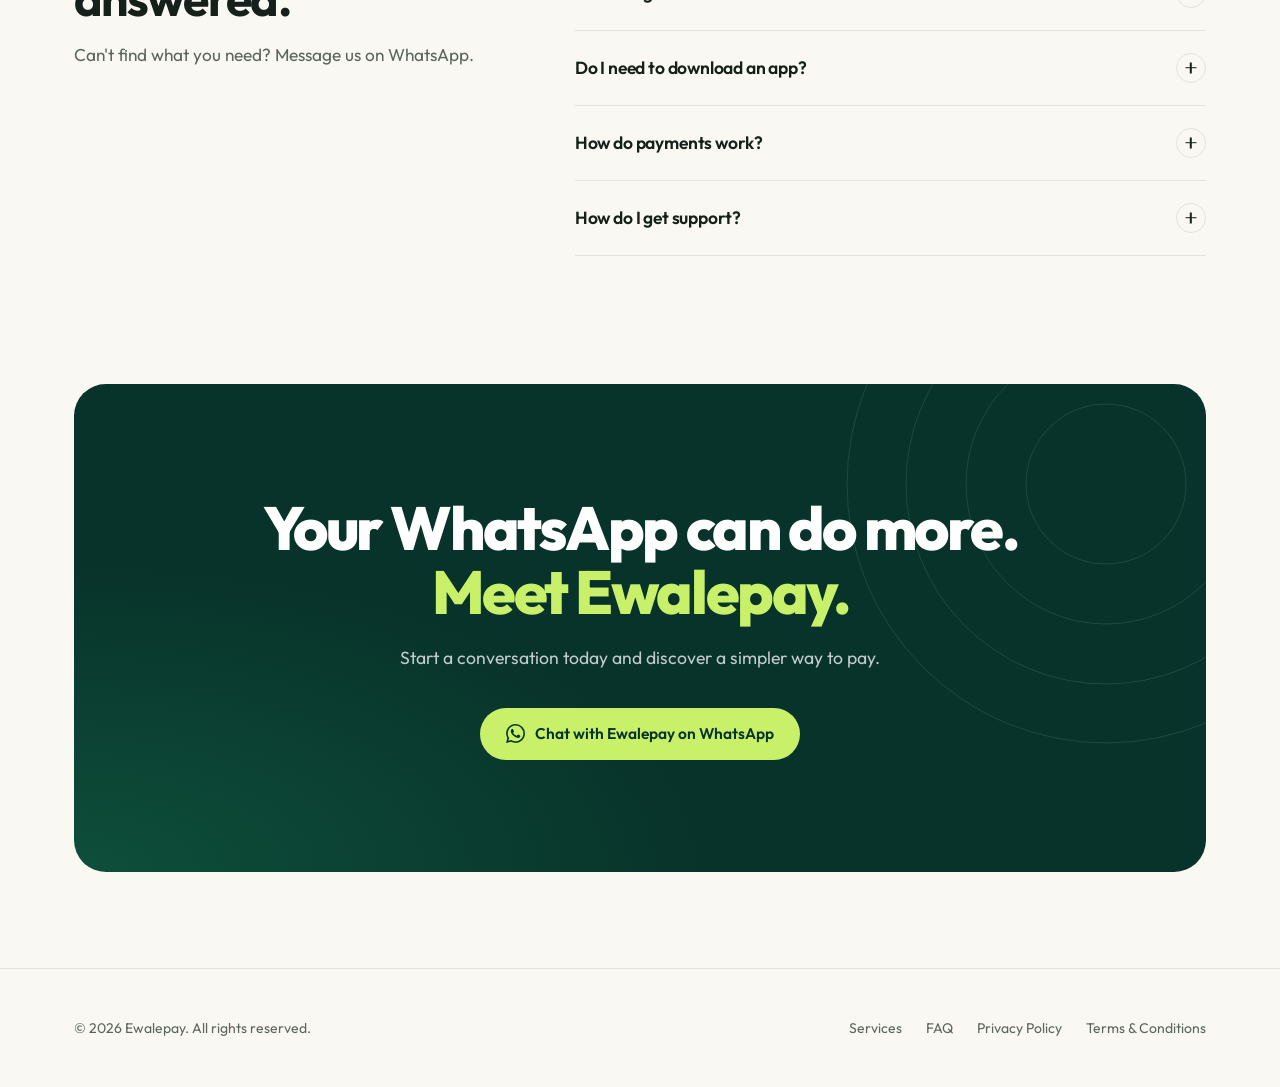
==== commit ac58195b: "+Refining" ====
--- a/index.html
+++ b/index.html
@@ -12,8 +12,7 @@
     href="data:image/svg+xml,%3Csvg xmlns='http://www.w3.org/2000/svg' viewBox='0 0 32 32'%3E%3Crect width='32' height='32' rx='9' fill='%230E4F3B'/%3E%3Cpath d='M11 10v12M11 10h10M11 16h7M11 22h5' stroke='%23fff' stroke-width='2.6' stroke-linecap='round'/%3E%3Ccircle cx='22' cy='22' r='2.6' fill='%23C8F169'/%3E%3C/svg%3E" />
   <link rel="preconnect" href="https://fonts.googleapis.com" />
   <link rel="preconnect" href="https://fonts.gstatic.com" crossorigin />
-  <link href="https://fonts.googleapis.com/css2?family=Outfit:wght@400;500;600;700;800&display=swap"
-    rel="stylesheet" />
+  <link href="https://fonts.googleapis.com/css2?family=Outfit:wght@400;500;600;700;800&display=swap" rel="stylesheet" />
 
 
   <link rel="stylesheet" href="css/base.css" />
@@ -70,9 +69,19 @@
           <h1 class="reveal" style="--d:60ms">Payments made simple. <span>Right inside WhatsApp.</span></h1>
           <p class="lead reveal" style="--d:120ms">Buy airtime and data, pay bills and make payments in one familiar
             chat. No new app to download, no complicated setup. Just say hi.</p>
-          <div class="hero-ctas reveal" style="--d:180ms">
-            <a class="btn btn-primary" data-wa><i data-icon="whatsapp"></i>Start on WhatsApp</a>
-            <a class="btn btn-ghost" href="#how">See how it works <i data-icon="arrow"></i></a>
+          <div class="hero-launch reveal" style="--d:180ms">
+            <div class="hero-ctas">
+              <a class="btn btn-primary" data-wa><i data-icon="whatsapp"></i>Start on WhatsApp</a>
+              <a class="btn btn-ghost" href="#how">See how it works <i data-icon="arrow"></i></a>
+            </div>
+            <a class="qr-card" data-wa>
+              <img class="qr-code" src="assets/ewalepay-whatsapp-qr.svg" width="132" height="132" alt="QR code that opens a WhatsApp chat with Ewalepay">
+              <span class="qr-copy">
+                <strong>Scan to chat</strong>
+                <span>Opens Ewalepay on WhatsApp</span>
+                <span class="qr-number">+233 555 90 5203</span>
+              </span>
+            </a>
           </div>
           <ul class="hero-trust reveal" style="--d:240ms">
             <li><i data-icon="check"></i>No app to download</li>
@@ -122,6 +131,20 @@
             Ewalepay guides you step by step.</p>
         </div>
         <div class="services" id="servicesGrid"></div>
+        <div class="providers reveal" style="--d:160ms">
+          <ul class="provider-list">
+            <li><img src="assets/providers/mtn.svg" alt="MTN"></li>
+            <li class="is-fill"><img src="assets/providers/telecel-mark.png" alt="Telecel"></li>
+            <li><img src="assets/providers/at.png" alt="AT"></li>
+            <li><img src="assets/providers/dstv.svg" alt="DStv"></li>
+            <li><img src="assets/providers/gotv.svg" alt="GOtv"></li>
+            <li><img src="assets/providers/startimes.png" alt="StarTimes"></li>
+            <li class="is-badge"><img src="assets/providers/ecg.jpg" alt="ECG"></li>
+            <li class="is-badge"><img src="assets/providers/waec.png" alt="WAEC"></li>
+            <li class="is-badge"><img src="assets/providers/ghana-water.svg" alt="Ghana Water"></li>
+          </ul>
+          <p>Trusted for airtime, bills &amp; vouchers</p>
+        </div>
       </div>
     </section>
 
@@ -228,4 +251,4 @@
   <script type="module" src="js/main.js"></script>
 </body>
 
-</html>
+</html>
--- a/css/hero.css
+++ b/css/hero.css
@@ -88,11 +88,60 @@
   max-width: 540px;
 }
 
+.hero-launch {
+  margin-top: 34px;
+  display: flex;
+  flex-wrap: wrap;
+  align-items: center;
+  gap: 16px;
+}
+
 .hero-ctas {
-  margin-top: 34px;
   display: flex;
   flex-wrap: wrap;
   gap: 12px;
+}
+
+.qr-card {
+  display: flex;
+  align-items: center;
+  gap: 14px;
+  padding: 10px 18px 10px 10px;
+  border-radius: 22px;
+  background: var(--surface);
+  border: 1px solid var(--line);
+}
+
+.qr-code {
+  width: 112px;
+  height: 112px;
+  border-radius: 14px;
+  background: #fff;
+  display: block;
+}
+
+.qr-copy {
+  display: flex;
+  flex-direction: column;
+  gap: 2px;
+  line-height: 1.35;
+}
+
+.qr-copy strong {
+  font-size: 15.5px;
+  letter-spacing: -.02em;
+}
+
+.qr-copy span {
+  color: var(--muted);
+  font-size: 13px;
+}
+
+.qr-number {
+  margin-top: 4px;
+  color: var(--ink) !important;
+  font-weight: 600;
+  letter-spacing: -.01em;
 }
 
 .hero-trust {
--- a/css/services.css
+++ b/css/services.css
@@ -67,3 +67,79 @@
 .service:hover a svg {
   transform: translateX(4px);
 }
+
+.providers {
+  margin-top: 40px;
+  display: flex;
+  flex-direction: column;
+  align-items: center;
+}
+
+.provider-list {
+  list-style: none;
+  margin: 0;
+  padding: 6px 0 0;
+  display: flex;
+  justify-content: center;
+  align-items: center;
+}
+
+.provider-list li {
+  --size: clamp(34px, 7.2vw, 68px);
+  width: var(--size);
+  height: var(--size);
+  margin-left: calc(var(--size) * -.14);
+  border-radius: 50%;
+  background: #fff;
+  box-shadow: 0 0 0 3px var(--bg), 0 8px 16px -10px rgba(16, 40, 30, .35);
+  display: grid;
+  place-items: center;
+  overflow: hidden;
+  position: relative;
+  flex: none;
+  transition: transform .25s var(--ease);
+}
+
+.provider-list li:first-child { margin-left: 0; }
+.provider-list li:nth-child(1) { z-index: 9; }
+.provider-list li:nth-child(2) { z-index: 8; }
+.provider-list li:nth-child(3) { z-index: 7; }
+.provider-list li:nth-child(4) { z-index: 6; }
+.provider-list li:nth-child(5) { z-index: 5; }
+.provider-list li:nth-child(6) { z-index: 4; }
+.provider-list li:nth-child(7) { z-index: 3; }
+.provider-list li:nth-child(8) { z-index: 2; }
+.provider-list li:nth-child(9) { z-index: 1; }
+
+.provider-list li:hover {
+  transform: translateY(-3px);
+  z-index: 12;
+}
+
+.provider-list img {
+  width: 78%;
+  height: 78%;
+  object-fit: contain;
+}
+
+.provider-list li.is-fill img,
+.provider-list li.is-badge img {
+  width: 100%;
+  height: 100%;
+  object-fit: contain;
+}
+
+.provider-list li.is-badge img {
+  width: 92%;
+  height: 92%;
+}
+
+.providers p {
+  margin: 16px 0 0;
+  text-align: center;
+  font-size: 14.5px;
+  font-weight: 500;
+  letter-spacing: 0;
+  text-transform: none;
+  color: var(--muted);
+}
--- a/css/responsive.css
+++ b/css/responsive.css
@@ -102,8 +102,16 @@
     margin-top: 8px;
   }
 
+  .hero-launch {
+    align-items: stretch;
+  }
+
   .hero-ctas .btn {
     width: 100%;
+  }
+
+  .qr-card {
+    justify-content: flex-start;
   }
 
   .chip {
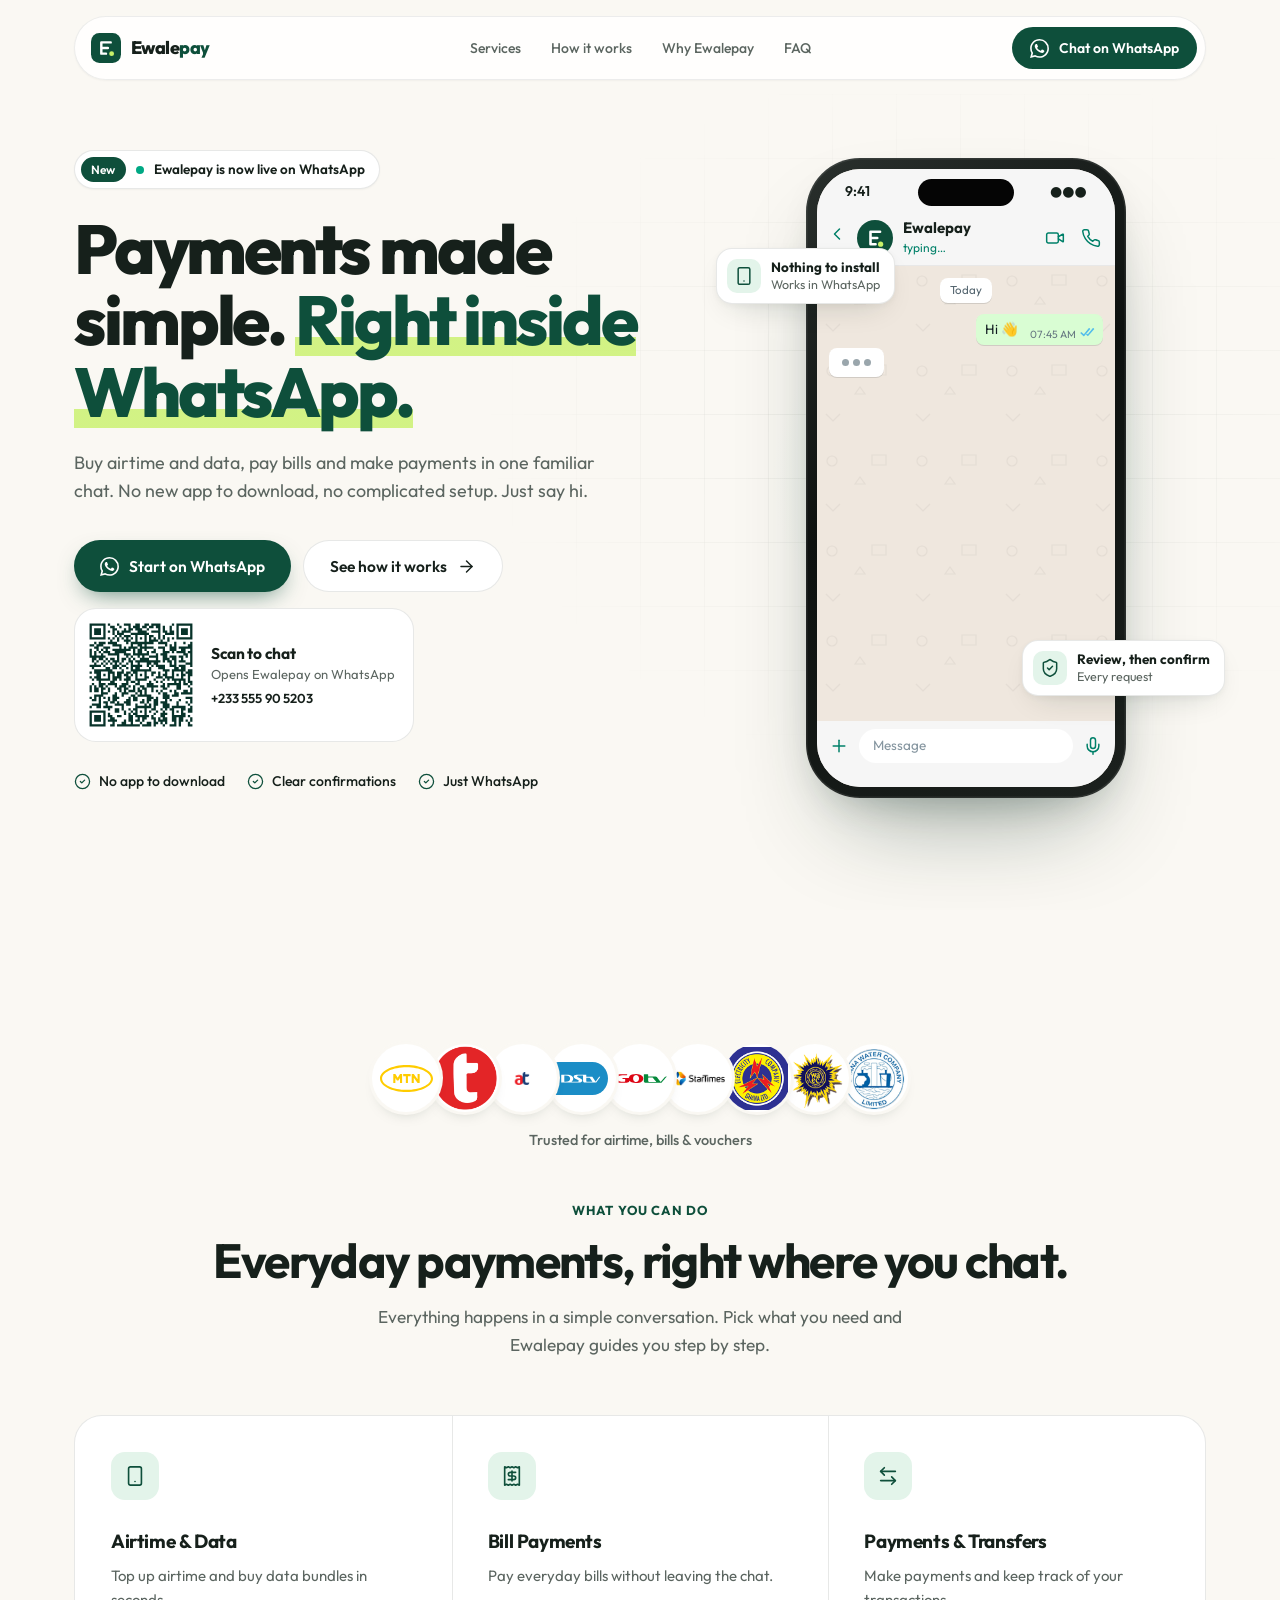
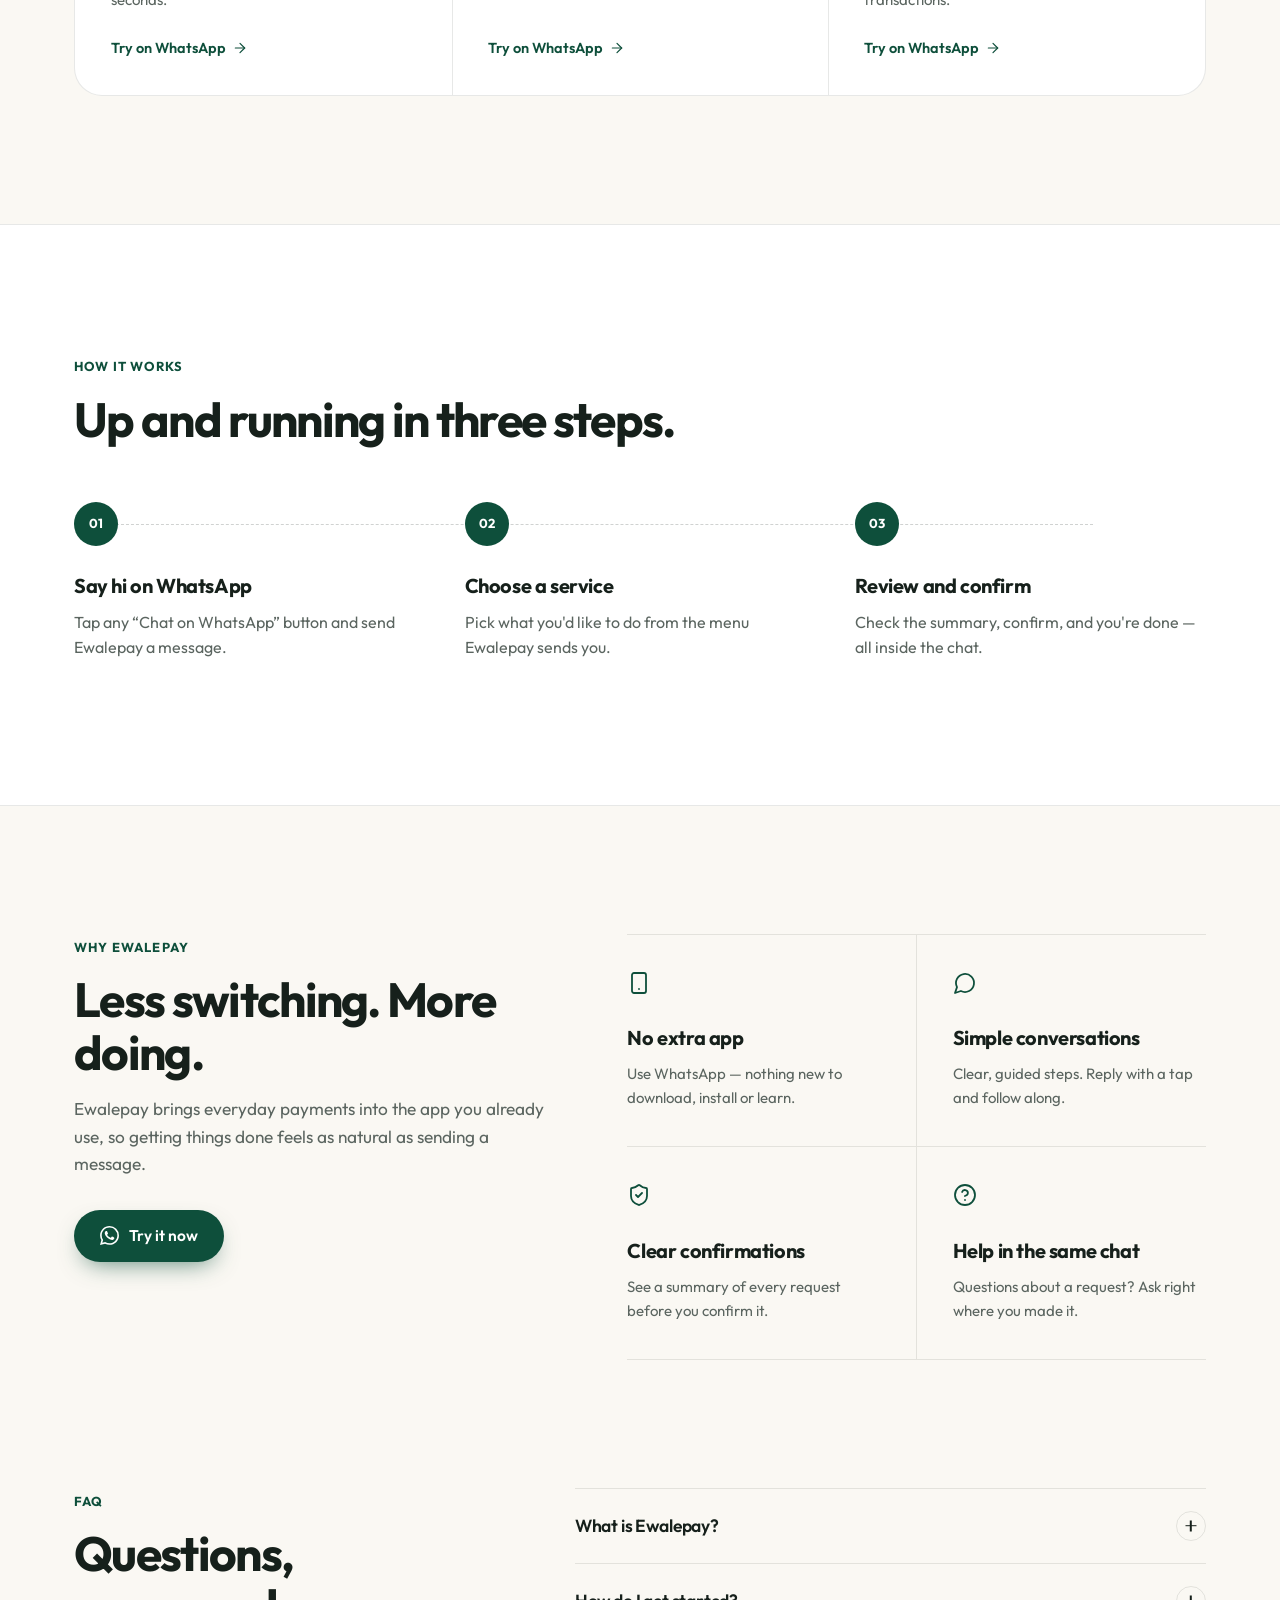
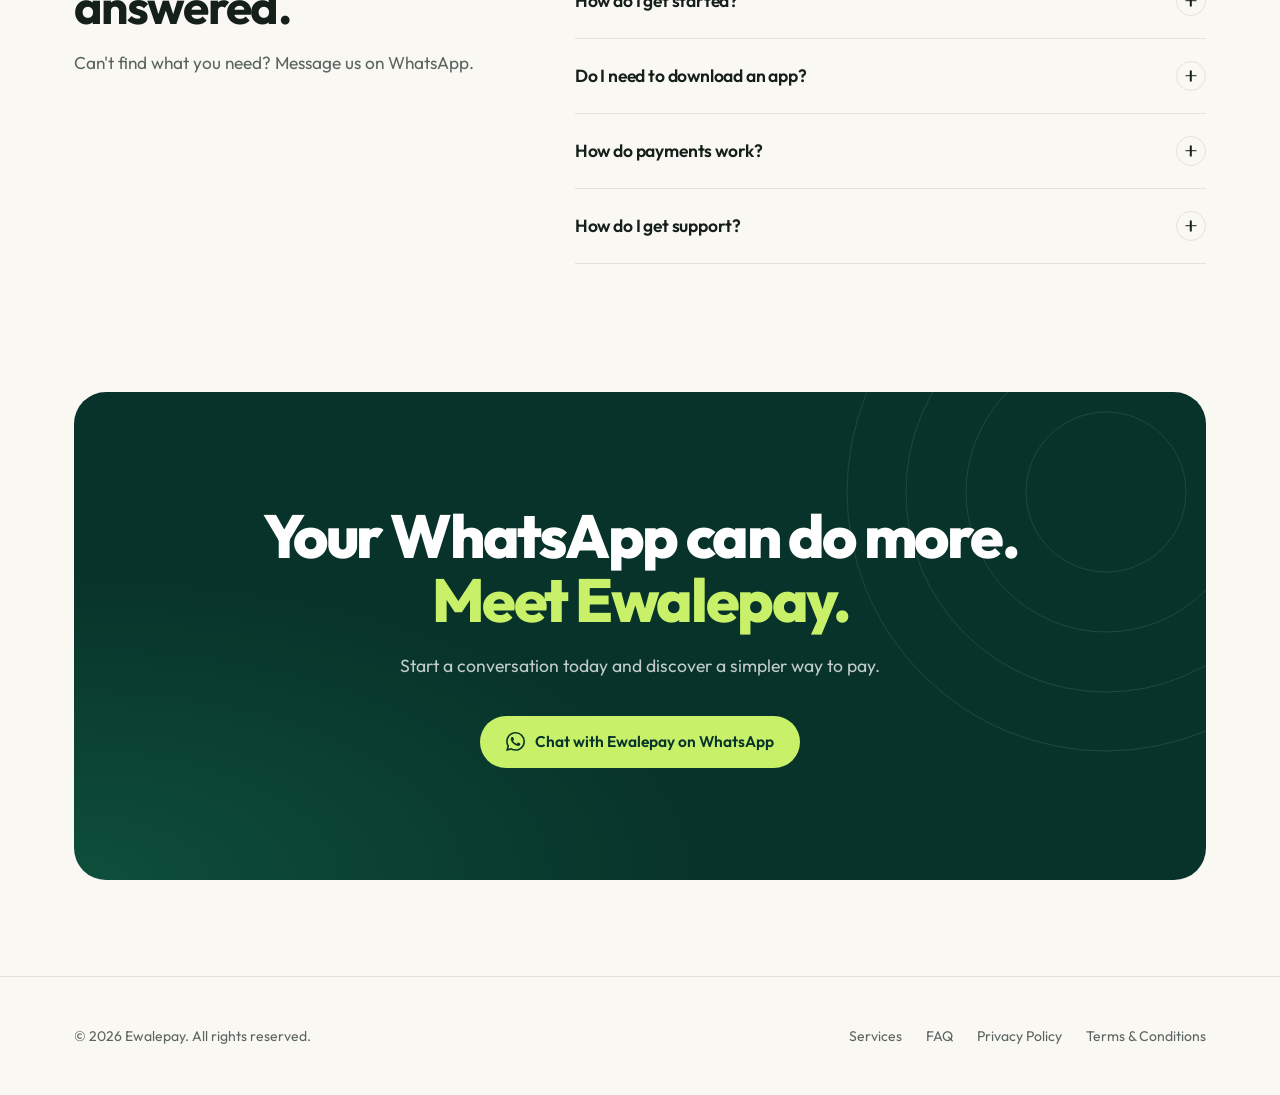
==== commit aa840bf7: "+Refining" ====
--- a/index.html
+++ b/index.html
@@ -124,14 +124,7 @@
     <!-- SERVICES -->
     <section class="section" id="services">
       <div class="container">
-        <div class="head center">
-          <span class="kicker reveal">What you can do</span>
-          <h2 class="h2 reveal" style="--d:60ms">Everyday payments, right where you chat.</h2>
-          <p class="sub reveal" style="--d:120ms">Everything happens in a simple conversation. Pick what you need and
-            Ewalepay guides you step by step.</p>
-        </div>
-        <div class="services" id="servicesGrid"></div>
-        <div class="providers reveal" style="--d:160ms">
+        <div class="providers reveal">
           <ul class="provider-list">
             <li><img src="assets/providers/mtn.svg" alt="MTN"></li>
             <li class="is-fill"><img src="assets/providers/telecel-mark.png" alt="Telecel"></li>
@@ -145,6 +138,13 @@
           </ul>
           <p>Trusted for airtime, bills &amp; vouchers</p>
         </div>
+        <div class="head center">
+          <span class="kicker reveal" style="--d:60ms">What you can do</span>
+          <h2 class="h2 reveal" style="--d:120ms">Everyday payments, right where you chat.</h2>
+          <p class="sub reveal" style="--d:180ms">Everything happens in a simple conversation. Pick what you need and
+            Ewalepay guides you step by step.</p>
+        </div>
+        <div class="services" id="servicesGrid"></div>
       </div>
     </section>
 
--- a/css/services.css
+++ b/css/services.css
@@ -69,7 +69,7 @@
 }
 
 .providers {
-  margin-top: 40px;
+  margin-bottom: 48px;
   display: flex;
   flex-direction: column;
   align-items: center;
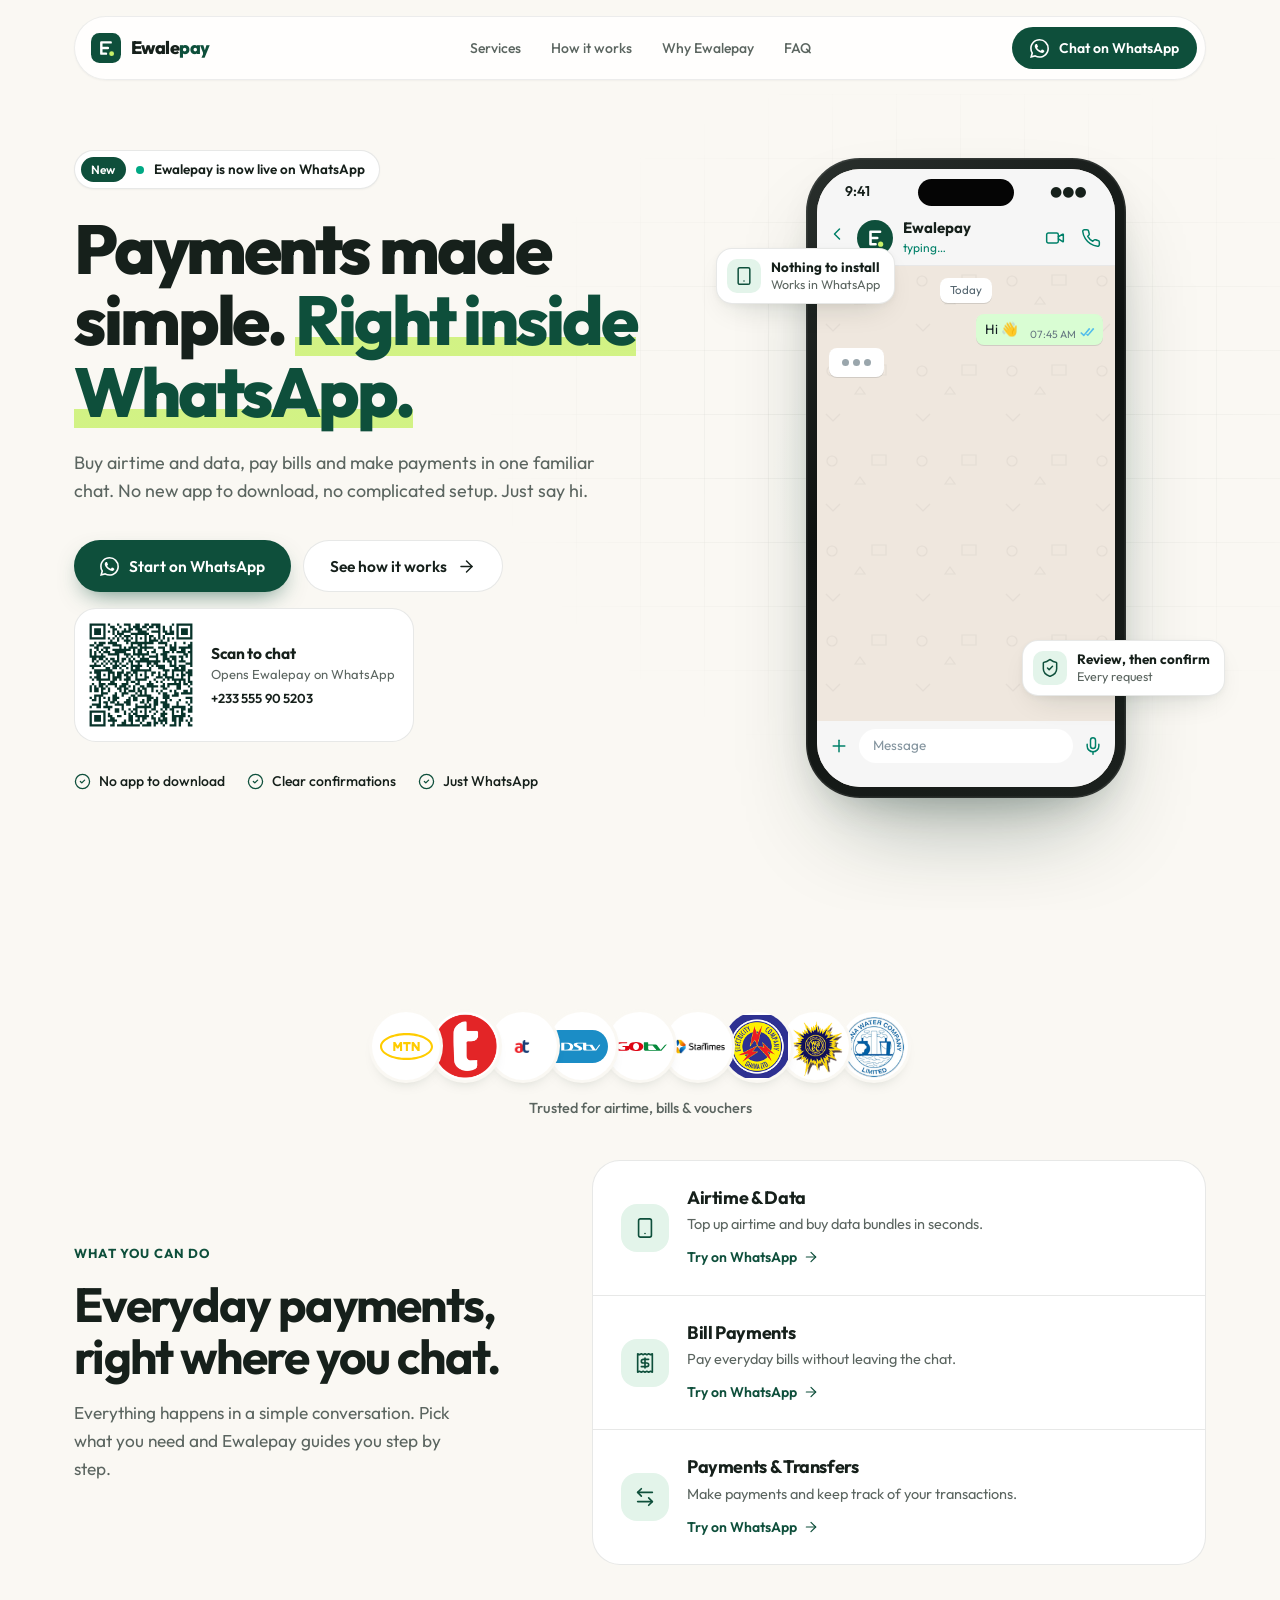
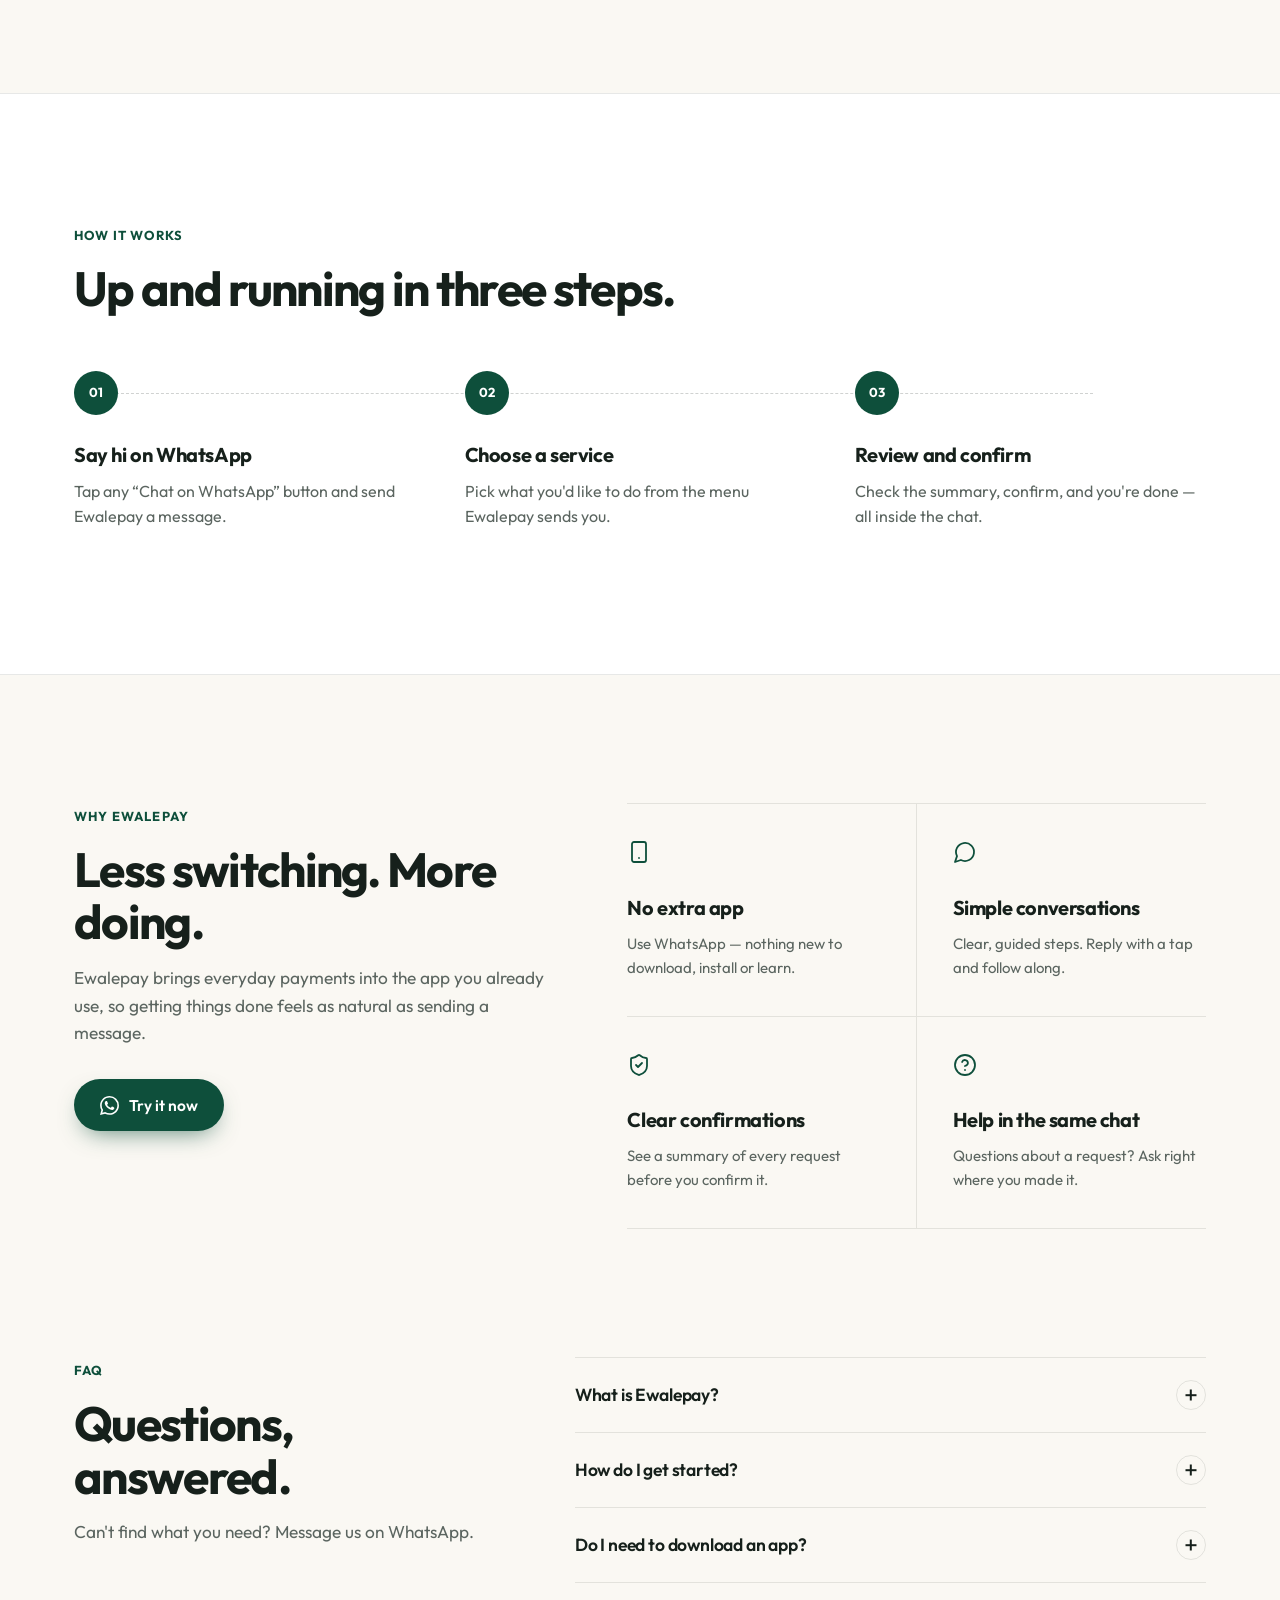
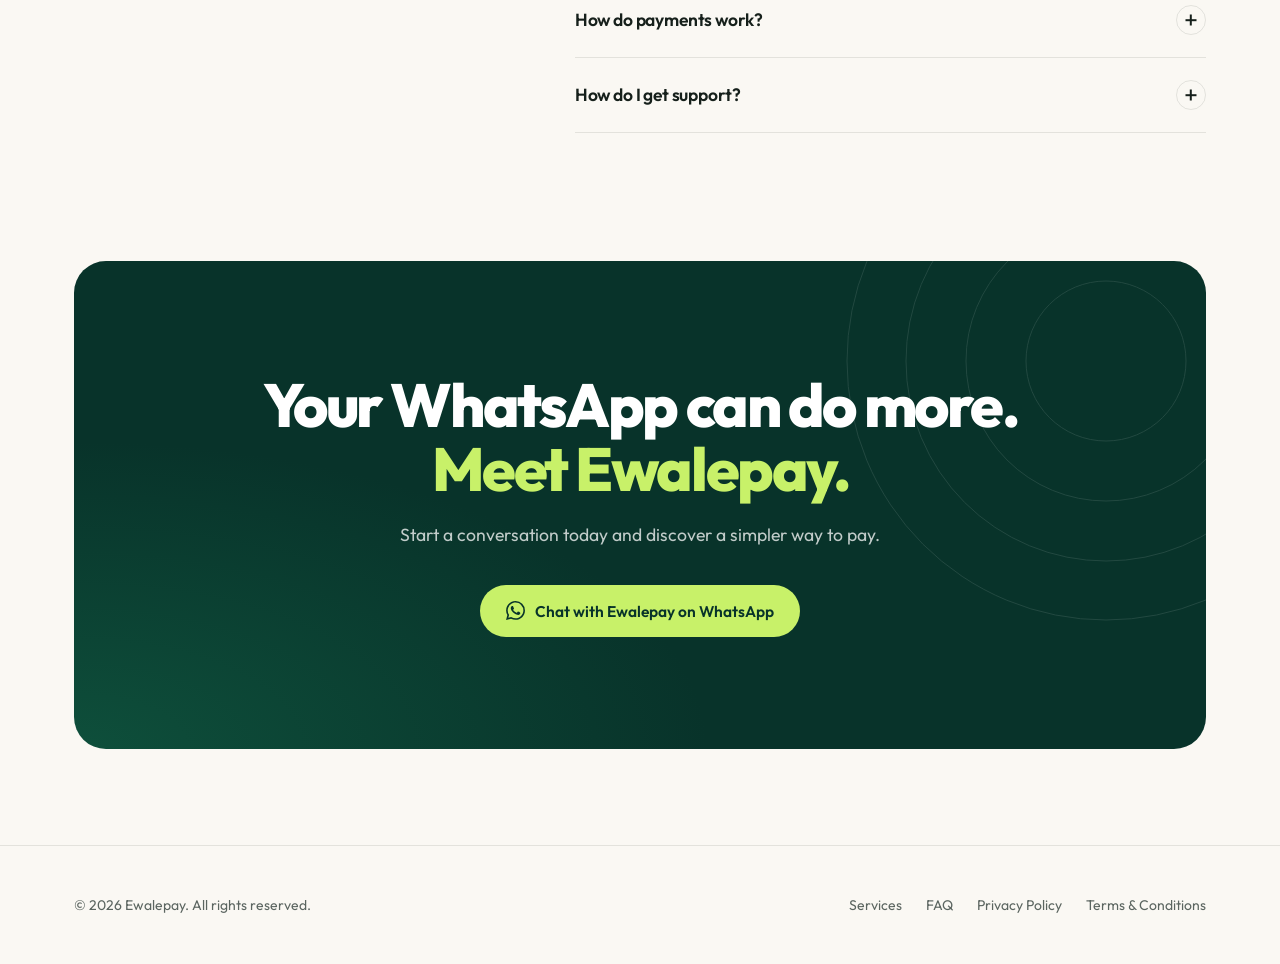
==== commit 4876218c: "+Refining" ====
--- a/index.html
+++ b/index.html
@@ -138,13 +138,15 @@
           </ul>
           <p>Trusted for airtime, bills &amp; vouchers</p>
         </div>
-        <div class="head center">
-          <span class="kicker reveal" style="--d:60ms">What you can do</span>
-          <h2 class="h2 reveal" style="--d:120ms">Everyday payments, right where you chat.</h2>
-          <p class="sub reveal" style="--d:180ms">Everything happens in a simple conversation. Pick what you need and
-            Ewalepay guides you step by step.</p>
-        </div>
-        <div class="services" id="servicesGrid"></div>
+        <div class="services-layout">
+          <div class="head">
+            <span class="kicker reveal" style="--d:60ms">What you can do</span>
+            <h2 class="h2 reveal" style="--d:120ms">Everyday payments, right where you chat.</h2>
+            <p class="sub reveal" style="--d:180ms">Everything happens in a simple conversation. Pick what you need and
+              Ewalepay guides you step by step.</p>
+          </div>
+          <div class="services" id="servicesGrid"></div>
+        </div>
       </div>
     </section>
 
--- a/css/services.css
+++ b/css/services.css
@@ -1,7 +1,34 @@
 /* Services */
+#services {
+  padding-top: clamp(64px, 8vw, 96px);
+}
+
+.services-layout {
+  display: grid;
+  grid-template-columns: minmax(280px, .85fr) 1.15fr;
+  gap: clamp(36px, 5vw, 80px);
+  align-items: center;
+}
+
+#services .head {
+  margin-bottom: 0;
+  display: flex;
+  flex-direction: column;
+  align-items: flex-start;
+  text-align: left;
+}
+
+#services .h2 {
+  max-width: 11em;
+}
+
+#services .sub {
+  max-width: 36ch;
+}
+
 .services {
-  display: grid;
-  grid-template-columns: repeat(3, 1fr);
+  display: flex;
+  flex-direction: column;
   background: var(--surface);
   border: 1px solid var(--line);
   border-radius: 28px;
@@ -9,54 +36,63 @@
 }
 
 .service {
-  display: flex;
-  flex-direction: column;
-  padding: 36px;
-  box-shadow: 1px 0 0 var(--line), 0 1px 0 var(--line);
+  display: grid;
+  grid-template-columns: 48px 1fr;
+  column-gap: 18px;
+  row-gap: 4px;
+  align-items: center;
+  padding: 26px 28px;
+  border-bottom: 1px solid var(--line);
   transition: background-color .3s;
 }
 
+.service:last-child {
+  border-bottom: 0;
+}
+
 .service:hover {
-  background: #FCFBF8;
+  background: #F7FBF8;
 }
 
 .service .ic {
+  grid-row: 1 / span 3;
   width: 48px;
   height: 48px;
-  border-radius: 14px;
+  border-radius: 16px;
   display: grid;
   place-items: center;
   background: var(--mint);
   color: var(--brand);
-  transition: background-color .3s, color .3s, transform .3s var(--ease);
+  transition: background-color .3s, color .3s;
 }
 
 .service:hover .ic {
   background: var(--brand);
   color: var(--accent);
-  transform: translateY(-3px);
 }
 
 .service h3 {
-  margin-top: 26px;
-  font-size: 19px;
+  margin-top: 0;
+  font-size: 18px;
   letter-spacing: -.02em;
+  line-height: 1.25;
 }
 
 .service p {
-  margin-top: 8px;
+  margin-top: 0;
   color: var(--muted);
-  font-size: 15px;
+  font-size: 14.5px;
+  line-height: 1.45;
 }
 
 .service a {
-  margin-top: auto;
-  padding-top: 24px;
+  margin-top: 8px;
+  padding-top: 0;
   display: inline-flex;
   align-items: center;
   gap: 6px;
   font-weight: 600;
-  font-size: 14.5px;
+  font-size: 14px;
   color: var(--brand);
 }
 
@@ -69,7 +105,7 @@
 }
 
 .providers {
-  margin-bottom: 48px;
+  margin-bottom: 40px;
   display: flex;
   flex-direction: column;
   align-items: center;
--- a/css/responsive.css
+++ b/css/responsive.css
@@ -55,8 +55,22 @@
     gap: 48px;
   }
 
-  .services {
-    grid-template-columns: 1fr 1fr;
+}
+
+@media (max-width: 720px) {
+  .services-layout {
+    grid-template-columns: 1fr;
+    gap: 32px;
+  }
+
+  #services .head {
+    align-items: center;
+    text-align: center;
+  }
+
+  #services .h2,
+  #services .sub {
+    max-width: 36rem;
   }
 }
 
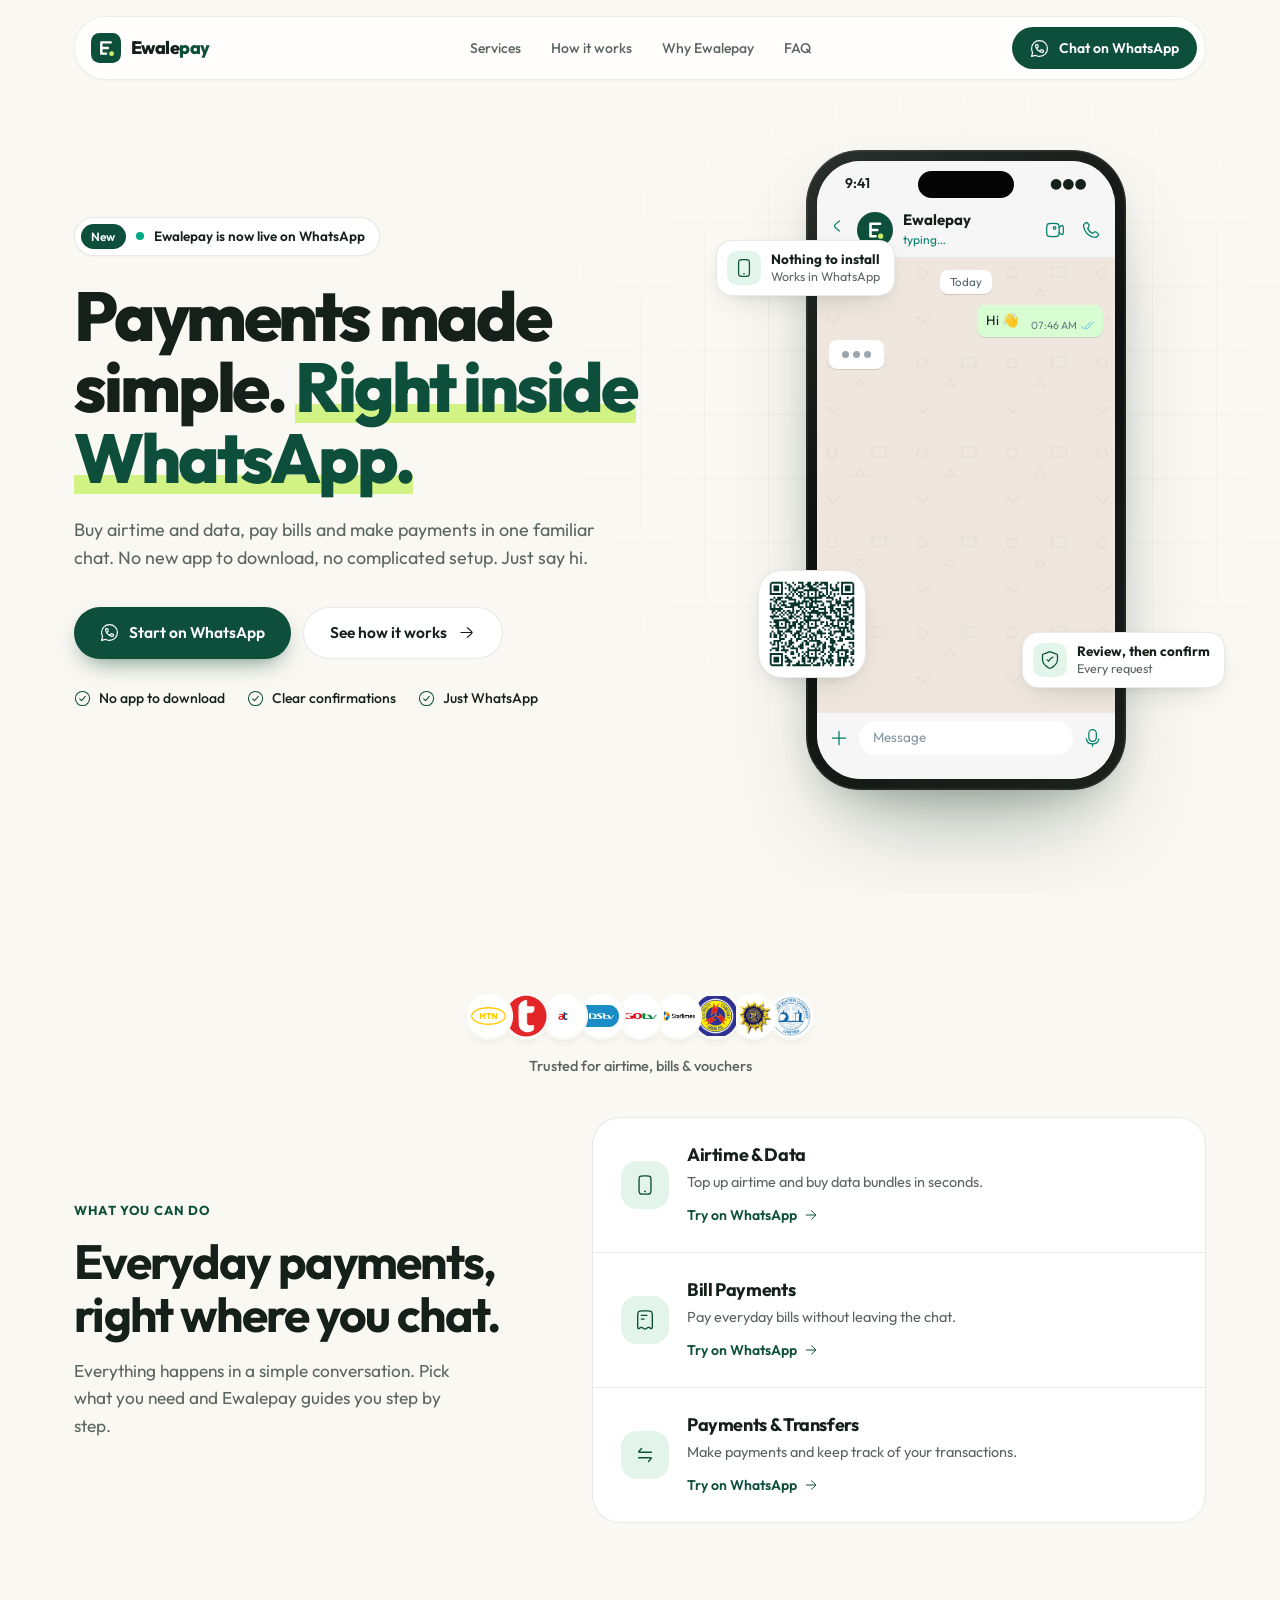
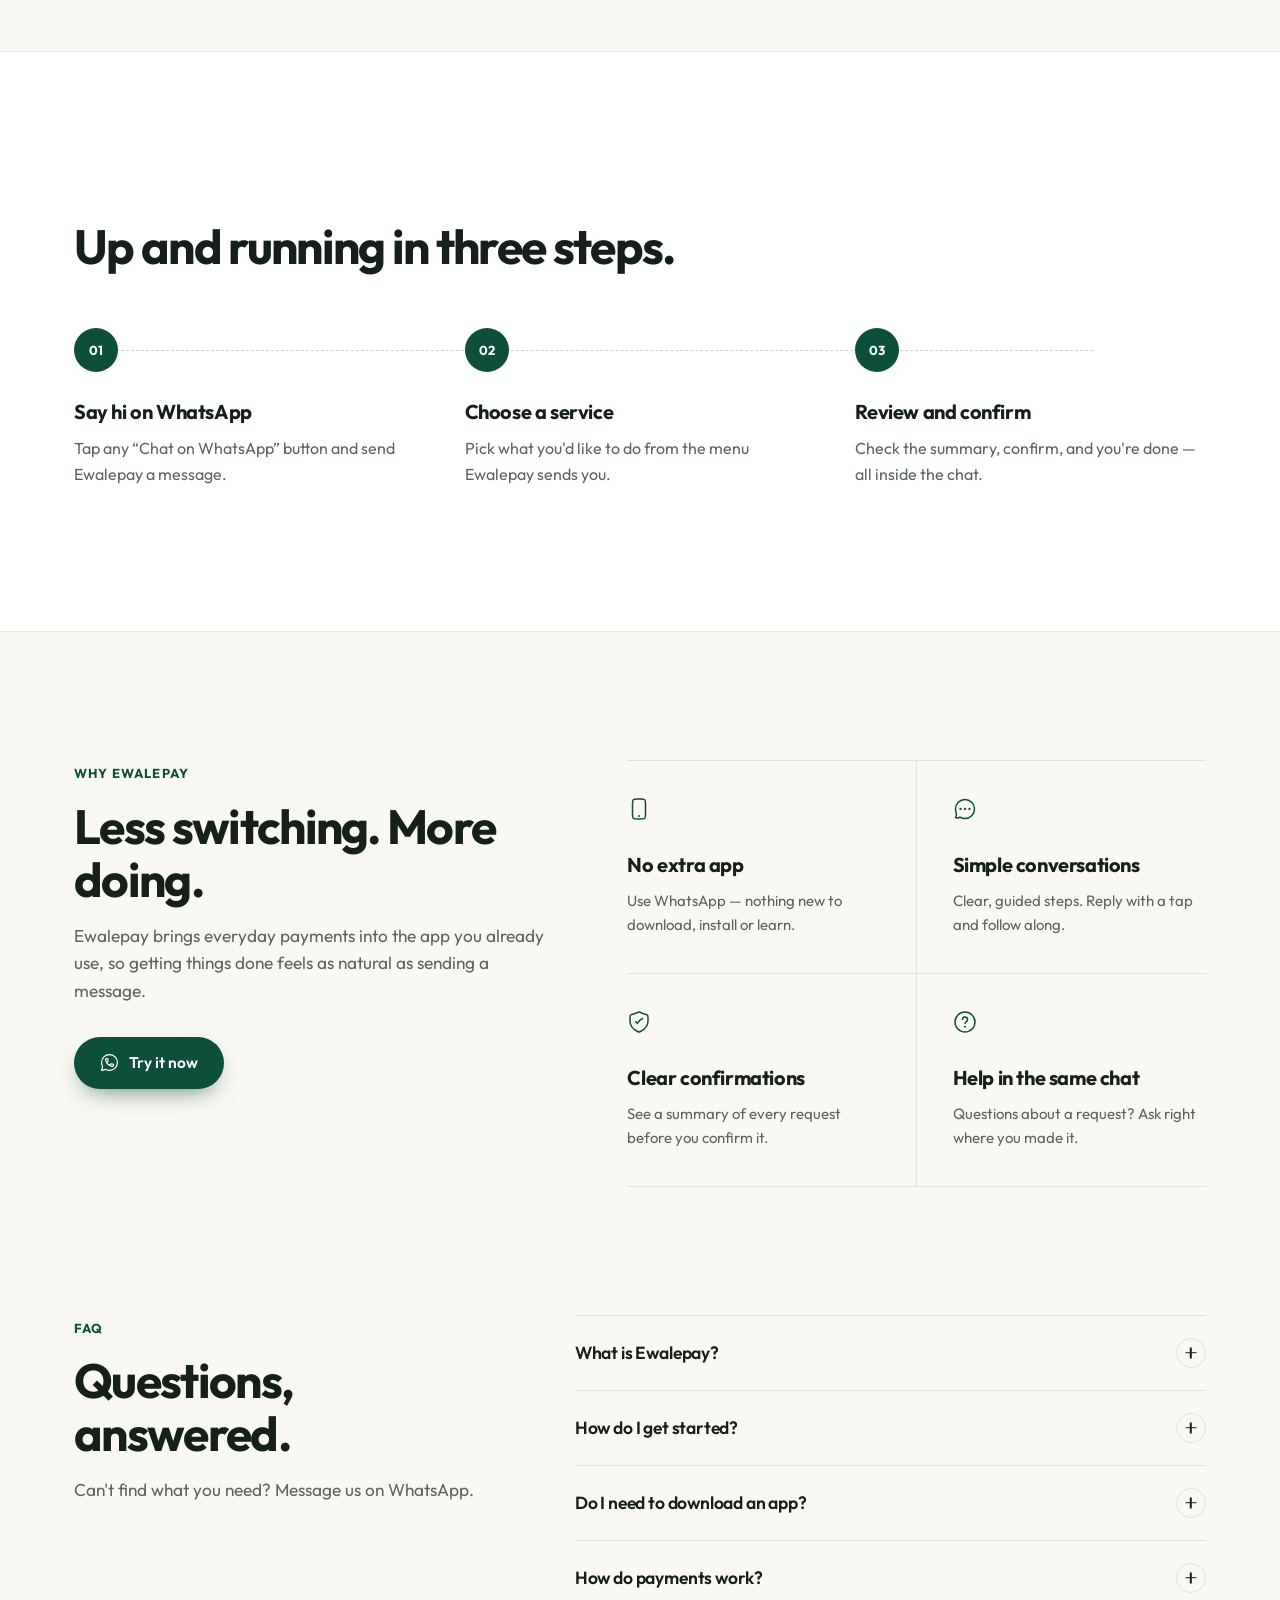
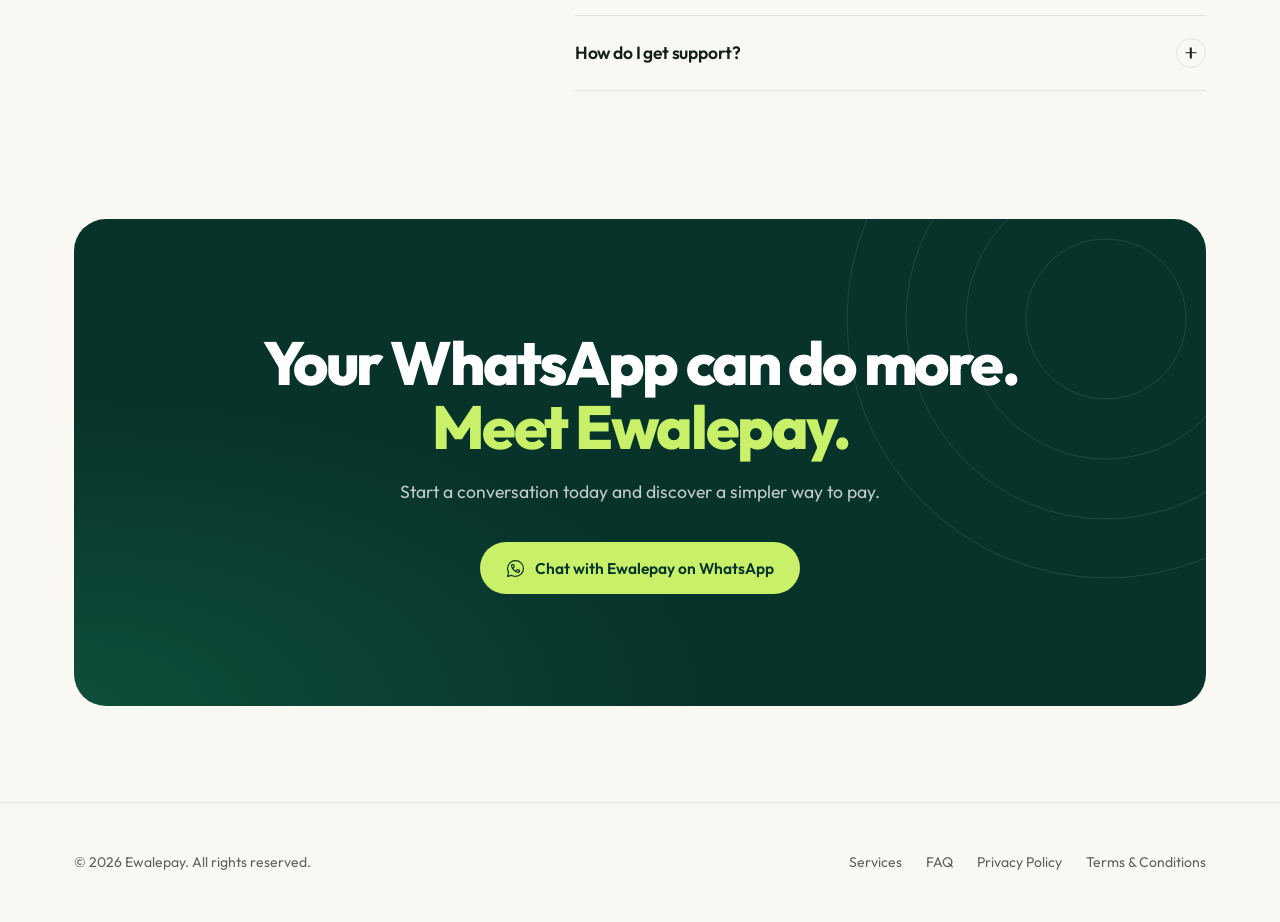
==== commit 21c6972d: "+Refining" ====
--- a/index.html
+++ b/index.html
@@ -74,14 +74,6 @@
               <a class="btn btn-primary" data-wa><i data-icon="whatsapp"></i>Start on WhatsApp</a>
               <a class="btn btn-ghost" href="#how">See how it works <i data-icon="arrow"></i></a>
             </div>
-            <a class="qr-card" data-wa>
-              <img class="qr-code" src="assets/ewalepay-whatsapp-qr.svg" width="132" height="132" alt="QR code that opens a WhatsApp chat with Ewalepay">
-              <span class="qr-copy">
-                <strong>Scan to chat</strong>
-                <span>Opens Ewalepay on WhatsApp</span>
-                <span class="qr-number">+233 555 90 5203</span>
-              </span>
-            </a>
           </div>
           <ul class="hero-trust reveal" style="--d:240ms">
             <li><i data-icon="check"></i>No app to download</li>
@@ -97,6 +89,10 @@
           <div class="chip chip-b" aria-hidden="true"><span class="ic"><i data-icon="shield"></i></span>
             <div><strong>Review, then confirm</strong><span>Every request</span></div>
           </div>
+          <div class="phone-stage">
+          <a class="qr-card" data-wa>
+            <img class="qr-code" src="assets/ewalepay-whatsapp-qr.svg" width="132" height="132" alt="QR code that opens a WhatsApp chat with Ewalepay">
+          </a>
           <div class="phone" role="img" aria-label="A WhatsApp conversation with Ewalepay showing a menu of services">
             <div class="screen">
               <div class="status" aria-hidden="true"><span>9:41</span><span class="island"></span><span>●●●</span></div>
@@ -117,6 +113,7 @@
               </div>
             </div>
           </div>
+          </div>
         </div>
       </div>
     </section>
--- a/css/hero.css
+++ b/css/hero.css
@@ -103,45 +103,26 @@
 }
 
 .qr-card {
-  display: flex;
-  align-items: center;
-  gap: 14px;
-  padding: 10px 18px 10px 10px;
-  border-radius: 22px;
-  background: var(--surface);
+  position: absolute;
+  z-index: 3;
+  left: -48px;
+  bottom: 112px;
+  display: grid;
+  place-items: center;
+  width: 108px;
+  height: 108px;
+  padding: 7px;
+  border-radius: 24px;
+  background: #fff;
   border: 1px solid var(--line);
+  box-shadow: var(--shadow);
 }
 
 .qr-code {
-  width: 112px;
-  height: 112px;
-  border-radius: 14px;
-  background: #fff;
+  width: 100%;
+  height: 100%;
+  border-radius: 16px;
   display: block;
-}
-
-.qr-copy {
-  display: flex;
-  flex-direction: column;
-  gap: 2px;
-  line-height: 1.35;
-}
-
-.qr-copy strong {
-  font-size: 15.5px;
-  letter-spacing: -.02em;
-}
-
-.qr-copy span {
-  color: var(--muted);
-  font-size: 13px;
-}
-
-.qr-number {
-  margin-top: 4px;
-  color: var(--ink) !important;
-  font-weight: 600;
-  letter-spacing: -.01em;
 }
 
 .hero-trust {
@@ -172,6 +153,11 @@
   position: relative;
   display: flex;
   justify-content: center;
+}
+
+.phone-stage {
+  position: relative;
+  width: min(320px, 86vw);
 }
 
 .hero-visual::before {
@@ -187,7 +173,7 @@
 
 .phone {
   position: relative;
-  width: min(320px, 86vw);
+  width: 100%;
   height: 640px;
   padding: 11px;
   border-radius: 54px;
--- a/css/services.css
+++ b/css/services.css
@@ -112,22 +112,24 @@
 }
 
 .provider-list {
+  --size: clamp(28px, 4.4vw, 44px);
   list-style: none;
   margin: 0;
-  padding: 6px 0 0;
+  padding: 4px 0 0;
   display: flex;
   justify-content: center;
   align-items: center;
 }
 
 .provider-list li {
-  --size: clamp(34px, 7.2vw, 68px);
   width: var(--size);
   height: var(--size);
   margin-left: calc(var(--size) * -.14);
   border-radius: 50%;
   background: #fff;
-  box-shadow: 0 0 0 3px var(--bg), 0 8px 16px -10px rgba(16, 40, 30, .35);
+  box-shadow:
+    0 0 0 max(2px, calc(var(--size) * .05)) var(--bg),
+    0 6px 12px -8px rgba(16, 40, 30, .3);
   display: grid;
   place-items: center;
   overflow: hidden;
--- a/css/responsive.css
+++ b/css/responsive.css
@@ -125,7 +125,10 @@
   }
 
   .qr-card {
-    justify-content: flex-start;
+    left: 16px;
+    bottom: 108px;
+    width: 92px;
+    height: 92px;
   }
 
   .chip {
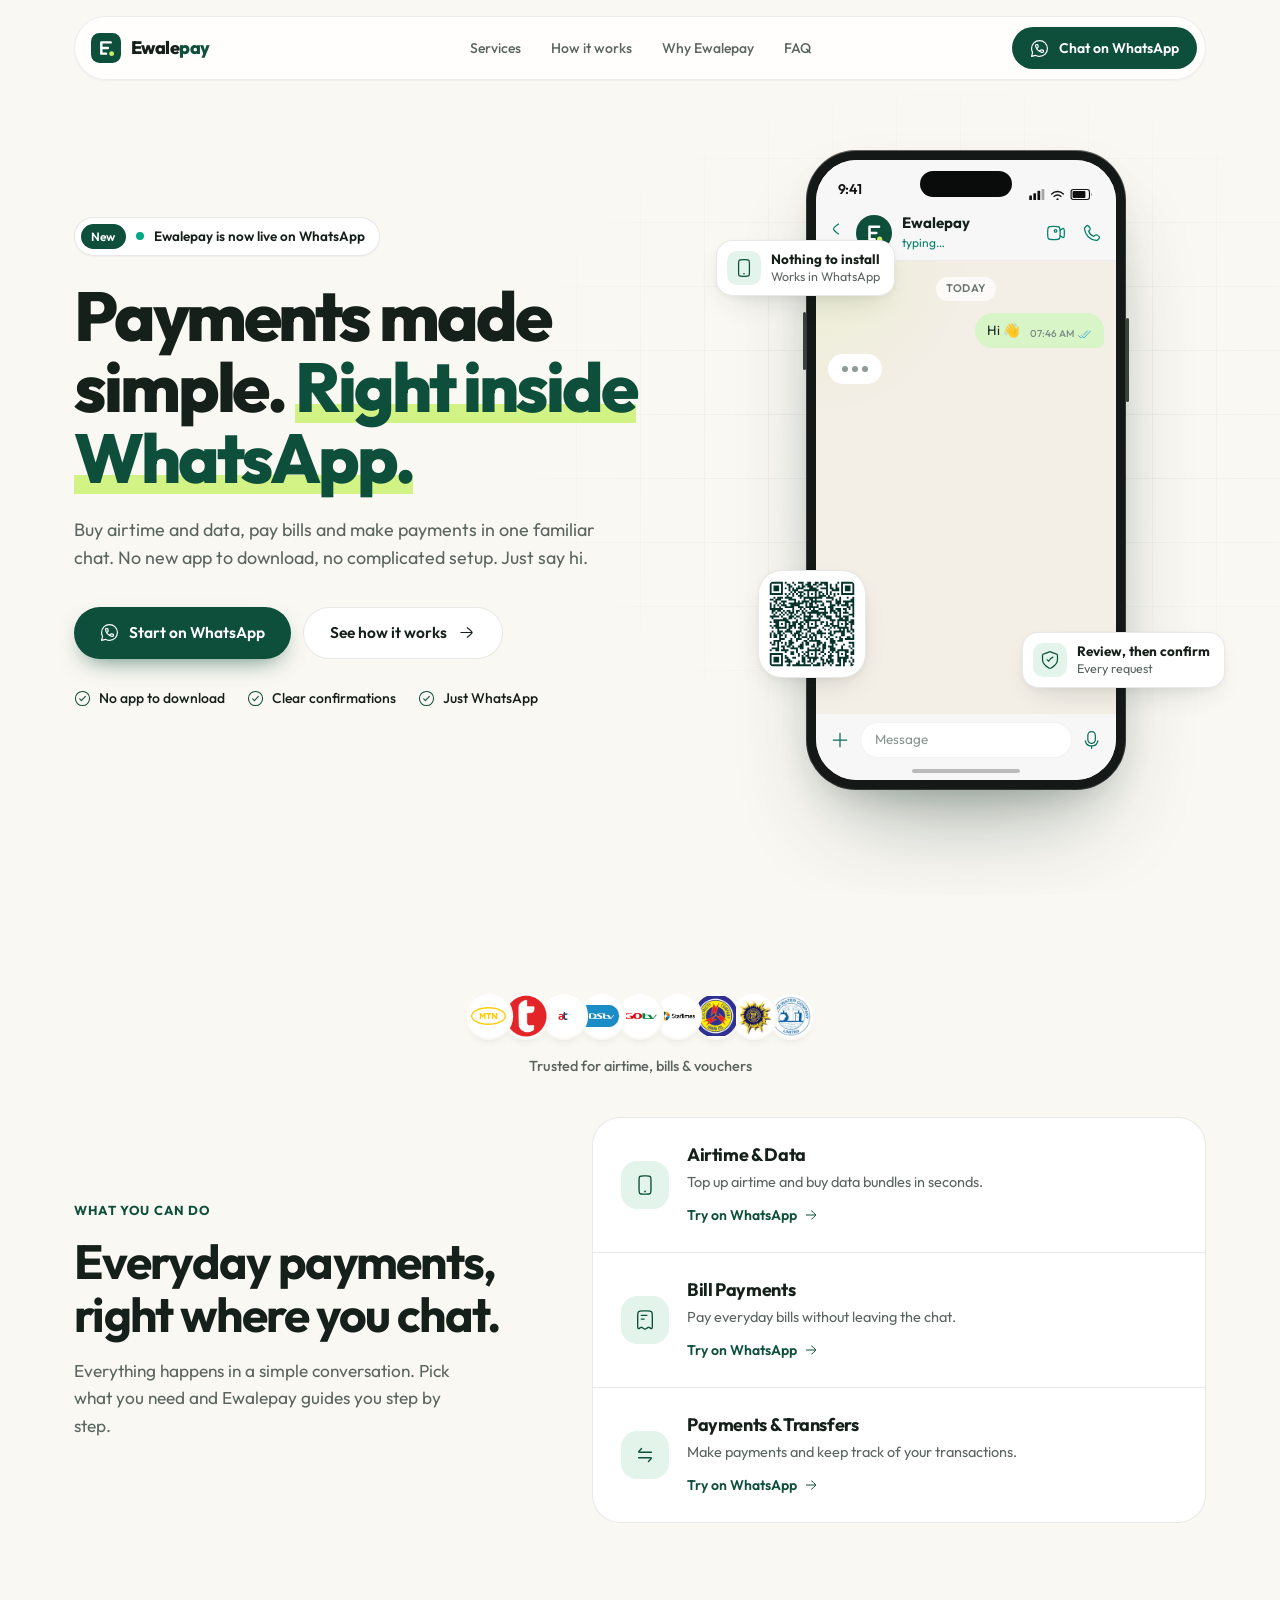
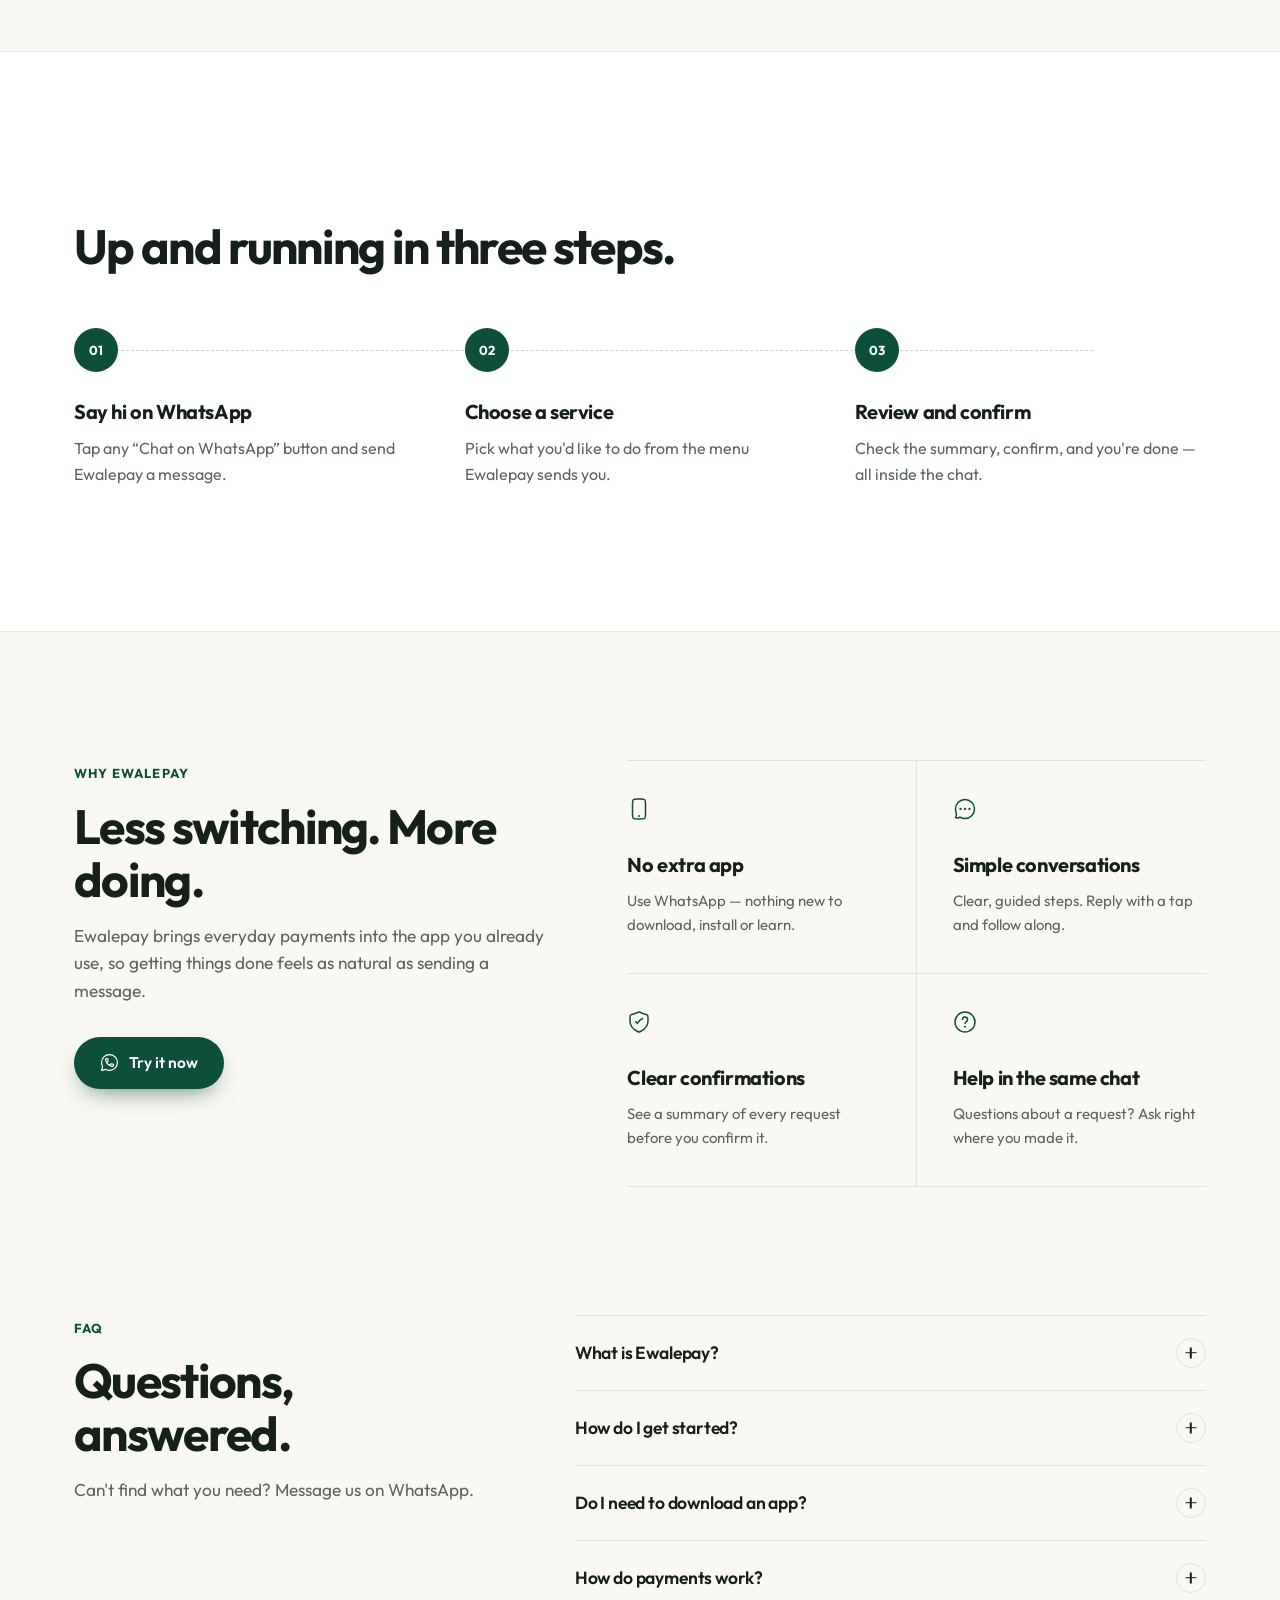
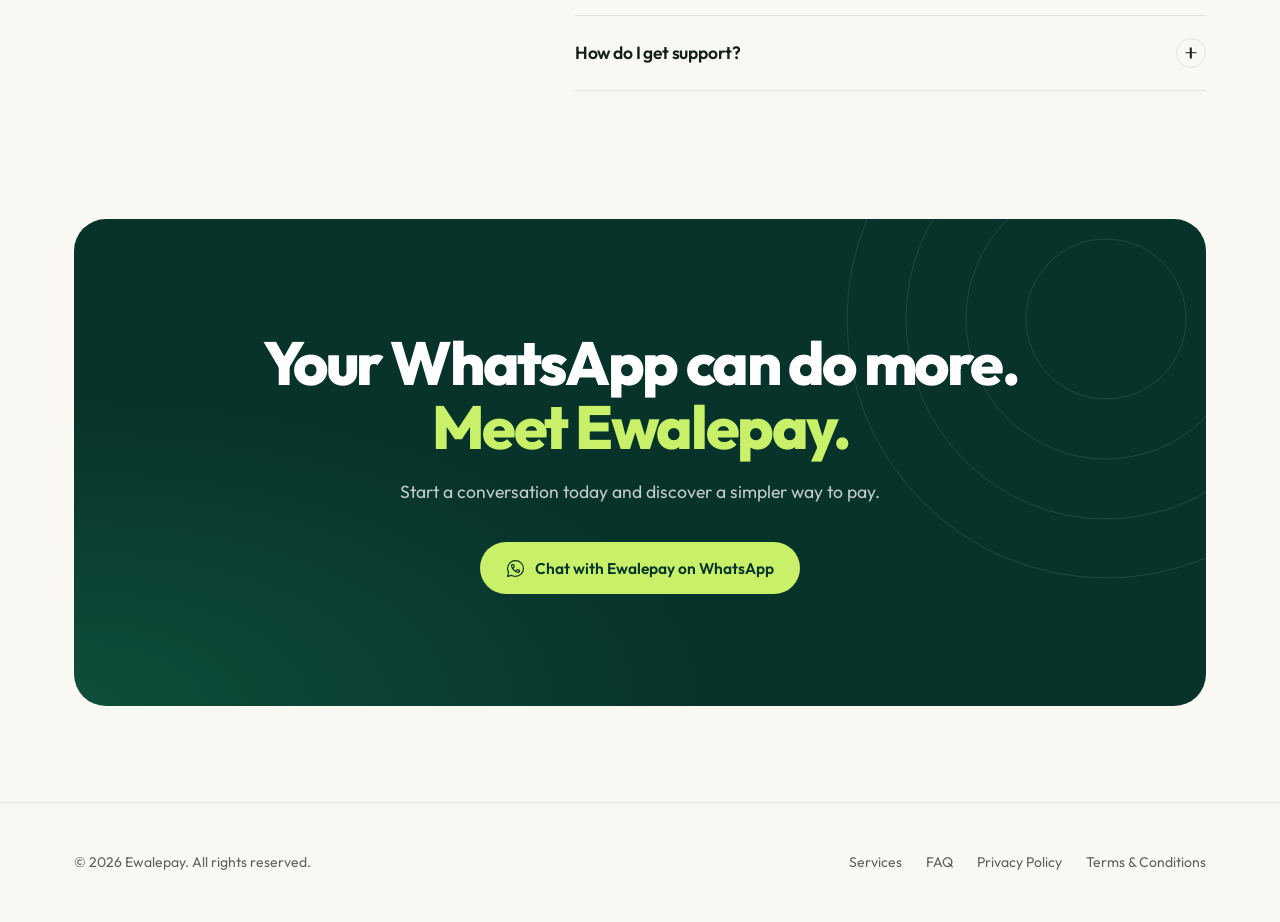
==== commit 19900db2: "+Refining" ====
--- a/index.html
+++ b/index.html
@@ -94,8 +94,19 @@
             <img class="qr-code" src="assets/ewalepay-whatsapp-qr.svg" width="132" height="132" alt="QR code that opens a WhatsApp chat with Ewalepay">
           </a>
           <div class="phone" role="img" aria-label="A WhatsApp conversation with Ewalepay showing a menu of services">
+            <span class="key key-silent" aria-hidden="true"></span>
+            <span class="key key-vol" aria-hidden="true"></span>
+            <span class="key key-power" aria-hidden="true"></span>
             <div class="screen">
-              <div class="status" aria-hidden="true"><span>9:41</span><span class="island"></span><span>●●●</span></div>
+              <div class="status" aria-hidden="true">
+                <span>9:41</span>
+                <span class="island"></span>
+                <span class="status-icons">
+                  <svg viewBox="0 0 17 12" width="16" height="11"><rect x="0" y="7" width="3" height="5" rx="0.6" fill="currentColor"/><rect x="4.5" y="4.5" width="3" height="7.5" rx="0.6" fill="currentColor"/><rect x="9" y="2" width="3" height="10" rx="0.6" fill="currentColor"/><rect x="13.5" y="0" width="3" height="12" rx="0.6" fill="currentColor" opacity=".35"/></svg>
+                  <svg viewBox="0 0 16 12" width="15" height="11"><path d="M8 10.2a1.15 1.15 0 1 0 0 2.3 1.15 1.15 0 0 0 0-2.3Z" fill="currentColor"/><path d="M4.2 8.1a5.4 5.4 0 0 1 7.6 0" fill="none" stroke="currentColor" stroke-width="1.4" stroke-linecap="round"/><path d="M1.6 5.4a9 9 0 0 1 12.8 0" fill="none" stroke="currentColor" stroke-width="1.4" stroke-linecap="round"/></svg>
+                  <svg viewBox="0 0 25 12" width="24" height="11"><rect x="0.6" y="0.6" width="20" height="10.8" rx="2.4" fill="none" stroke="currentColor" stroke-width="1.2"/><rect x="2.2" y="2.2" width="14" height="7.6" rx="1.2" fill="currentColor"/><path d="M22.2 4.2v3.6a2 2 0 0 0 0-3.6Z" fill="currentColor" opacity=".4"/></svg>
+                </span>
+              </div>
               <div class="wa-head">
                 <span class="back"><i data-icon="chev"></i></span>
                 <span class="avatar"><svg viewBox="0 0 32 32">
@@ -111,6 +122,7 @@
               <div class="wa-input"><i data-icon="plus"></i>
                 <div>Message</div><i data-icon="mic"></i>
               </div>
+              <span class="home-bar" aria-hidden="true"></span>
             </div>
           </div>
           </div>
--- a/css/hero.css
+++ b/css/hero.css
@@ -158,6 +158,7 @@
 .phone-stage {
   position: relative;
   width: min(320px, 86vw);
+  animation: phoneFloat 9s ease-in-out infinite;
 }
 
 .hero-visual::before {
@@ -175,44 +176,80 @@
   position: relative;
   width: 100%;
   height: 640px;
-  padding: 11px;
-  border-radius: 54px;
-  background: linear-gradient(145deg, #2A302D, #0D110F 45%, #1C211E);
-  box-shadow: var(--shadow-lg), inset 0 0 0 1.5px rgba(255, 255, 255, .08);
+  padding: 10px;
+  border-radius: 50px;
+  background: #141816;
+  box-shadow:
+    var(--shadow-lg),
+    inset 0 0 0 1px rgba(255, 255, 255, .14),
+    inset 0 1px 0 rgba(255, 255, 255, .22);
+}
+
+.key {
+  position: absolute;
+  width: 3px;
+  border-radius: 3px;
+  background: #3A403C;
+}
+
+.key-silent {
+  left: -3px;
+  top: 118px;
+  height: 28px;
+}
+
+.key-vol {
+  left: -3px;
+  top: 162px;
+  height: 58px;
+}
+
+.key-power {
+  right: -3px;
+  top: 168px;
+  height: 84px;
 }
 
 .screen {
   position: relative;
   height: 100%;
-  border-radius: 44px;
+  border-radius: 41px;
   overflow: hidden;
   display: flex;
   flex-direction: column;
-  background: var(--wa-bg);
+  background: #F3EEE6;
 }
 
 .status {
-  height: 44px;
+  height: 48px;
   flex: none;
   display: flex;
-  align-items: center;
+  align-items: flex-end;
   justify-content: space-between;
-  padding: 0 28px;
+  padding: 0 22px 8px;
   font-size: 14px;
   font-weight: 600;
-  background: #F6F6F6;
-  position: relative;
+  letter-spacing: -.02em;
+  background: #F7F7F7;
+  position: relative;
+  color: #111;
+}
+
+.status-icons {
+  display: inline-flex;
+  align-items: center;
+  gap: 5px;
 }
 
 .island {
   position: absolute;
-  top: 10px;
+  top: 11px;
   left: 50%;
   transform: translateX(-50%);
-  width: 96px;
-  height: 27px;
+  width: 92px;
+  height: 26px;
   border-radius: 20px;
-  background: #050505;
+  background: #0A0C0B;
 }
 
 .wa-head {
@@ -221,8 +258,8 @@
   align-items: center;
   gap: 10px;
   padding: 6px 14px 9px 10px;
-  background: #F6F6F6;
-  border-bottom: 1px solid rgba(0, 0, 0, .06);
+  background: #F7F7F7;
+  border-bottom: 1px solid rgba(22, 32, 27, .06);
 }
 
 .wa-head .back {
@@ -264,15 +301,17 @@
 .chat {
   flex: 1;
   overflow-y: auto;
-  padding: 10px 12px;
+  padding: 14px 12px 8px;
   display: flex;
   flex-direction: column;
-  gap: 3px;
+  gap: 6px;
   font-size: 13.5px;
-  line-height: 1.4;
-  color: #111B21;
+  line-height: 1.45;
+  color: #1C2421;
   scrollbar-width: none;
-  background-image: url("data:image/svg+xml,%3Csvg xmlns='http://www.w3.org/2000/svg' width='90' height='90'%3E%3Cg fill='none' stroke='%23000' stroke-opacity='.045' stroke-width='1.2'%3E%3Ccircle cx='15' cy='15' r='5'/%3E%3Cpath d='M55 9h14v10H55zM9 58l7 7 7-7M38 38l5-7 5 7z'/%3E%3C/g%3E%3C/svg%3E");
+  background:
+    radial-gradient(120% 80% at 0% 0%, rgba(200, 241, 105, .16), transparent 42%),
+    #F3EEE6;
 }
 
 .chat::-webkit-scrollbar {
@@ -281,113 +320,156 @@
 
 .day {
   align-self: center;
-  margin: 2px 0 8px;
+  margin: 2px 0 6px;
   padding: 4px 10px;
-  border-radius: 8px;
-  background: #fff;
-  font-size: 11.5px;
-  color: #54656F;
-  box-shadow: 0 1px .5px rgba(11, 20, 26, .13);
+  border-radius: 999px;
+  background: rgba(255, 255, 255, .72);
+  font-size: 11px;
+  font-weight: 600;
+  letter-spacing: .04em;
+  text-transform: uppercase;
+  color: #6A756F;
 }
 
 .msg {
   position: relative;
-  max-width: 84%;
-  padding: 6px 8px 7px 9px;
-  border-radius: 8px;
-  box-shadow: 0 1px .5px rgba(11, 20, 26, .13);
-  animation: msgIn .3s var(--ease) both;
+  max-width: 82%;
+  padding: 8px 12px 7px;
+  border-radius: 18px;
+  animation: msgIn .48s var(--ease) both;
 }
 
 .msg.in {
   align-self: flex-start;
   background: #fff;
+  border-bottom-left-radius: 6px;
+  transform-origin: left bottom;
 }
 
 .msg.out {
   align-self: flex-end;
-  background: var(--wa-out);
+  background: #D8F5C8;
+  border-bottom-right-radius: 6px;
+  transform-origin: right bottom;
 }
 
 .msg .meta {
   float: right;
-  margin: 7px 0 -5px 12px;
-  font-size: 10.5px;
-  color: #667781;
+  margin: 6px 0 -2px 10px;
+  font-size: 10px;
+  font-weight: 500;
+  color: #7C8A84;
   display: inline-flex;
   gap: 3px;
   align-items: center;
 }
 
 .msg .ticks {
-  color: #53BDEB;
+  color: #3BA6D8;
   display: inline-flex;
 }
 
 .msg.typing {
   display: inline-flex;
   gap: 4px;
-  padding: 11px 13px;
+  padding: 12px 14px;
+  border-radius: 18px;
 }
 
 .msg.typing i {
-  width: 7px;
-  height: 7px;
+  width: 6px;
+  height: 6px;
   border-radius: 50%;
-  background: #9AA6AC;
-  animation: blink 1.2s infinite;
-}
-
-.msg.typing i:nth-child(2) {
-  animation-delay: .15s;
-}
-
-.msg.typing i:nth-child(3) {
-  animation-delay: .3s;
+  background: #8E9B95;
+  animation: blink 1.15s ease-in-out infinite;
+}
+
+.msg.typing i:nth-child(2) { animation-delay: .15s; }
+.msg.typing i:nth-child(3) { animation-delay: .3s; }
+
+.receipt {
+  margin: 8px 0 8px;
+  padding: 8px 10px;
+  border-radius: 12px;
+  background: #F6F4EF;
+  display: grid;
+  gap: 5px;
+}
+
+.receipt div {
+  display: flex;
+  justify-content: space-between;
+  gap: 12px;
+  font-size: 12px;
+}
+
+.receipt dt {
+  color: #6A756F;
+  font-weight: 500;
+}
+
+.receipt dd {
+  margin: 0;
+  font-weight: 600;
+  letter-spacing: -.01em;
 }
 
 .opts {
   align-self: flex-start;
-  width: 84%;
+  width: min(82%, 230px);
   display: flex;
   flex-direction: column;
-  gap: 2px;
-  animation: msgIn .35s var(--ease) both;
+  overflow: hidden;
+  border-radius: 16px;
+  background: #fff;
+  animation: msgIn .48s var(--ease) both;
 }
 
 .opts span {
-  padding: 9px;
-  border-radius: 8px;
-  background: #fff;
+  padding: 11px 12px;
   text-align: center;
-  color: var(--wa-teal);
+  color: #0B6E56;
   font-weight: 600;
   font-size: 13px;
-  box-shadow: 0 1px .5px rgba(11, 20, 26, .13);
+  letter-spacing: -.01em;
+  border-bottom: 1px solid rgba(22, 32, 27, .08);
+  transition: background-color .35s var(--ease), color .35s;
+}
+
+.opts span:last-child {
+  border-bottom: 0;
 }
 
 .opts span.chosen {
-  background: #E7F6EF;
+  background: #E7F6EC;
+  color: var(--brand);
 }
 
 @keyframes msgIn {
   from {
     opacity: 0;
-    transform: translateY(6px);
+    transform: translateY(10px) scale(.98);
   }
 }
 
 @keyframes blink {
-  30% {
+  0%,
+  70%,
+  100% {
+    opacity: .3;
+    transform: translateY(0);
+  }
+
+  35% {
     opacity: 1;
-    transform: translateY(-3px);
+    transform: translateY(-2px);
   }
-
+}
+
+@keyframes phoneFloat {
   0%,
-  60%,
-  100% {
-    opacity: .35;
-  }
+  100% { transform: translateY(0); }
+  50% { transform: translateY(-10px); }
 }
 
 .wa-input {
@@ -395,21 +477,35 @@
   display: flex;
   align-items: center;
   gap: 10px;
-  padding: 8px 12px 24px;
-  background: #F6F6F6;
-  color: var(--wa-teal);
+  padding: 8px 14px 22px;
+  background: #F7F7F7;
+  color: #0B6E56;
 }
 
 .wa-input div {
   flex: 1;
-  height: 34px;
+  height: 36px;
   border-radius: 18px;
   background: #fff;
+  border: 1px solid rgba(22, 32, 27, .06);
   padding: 0 14px;
   display: flex;
   align-items: center;
   font-size: 13.5px;
-  color: #8696A0;
+  color: #8A9690;
+}
+
+.home-bar {
+  position: absolute;
+  left: 50%;
+  bottom: 7px;
+  width: 108px;
+  height: 4px;
+  border-radius: 4px;
+  background: #1A1F1C;
+  opacity: .28;
+  transform: translateX(-50%);
+  z-index: 2;
 }
 
 .chip {
